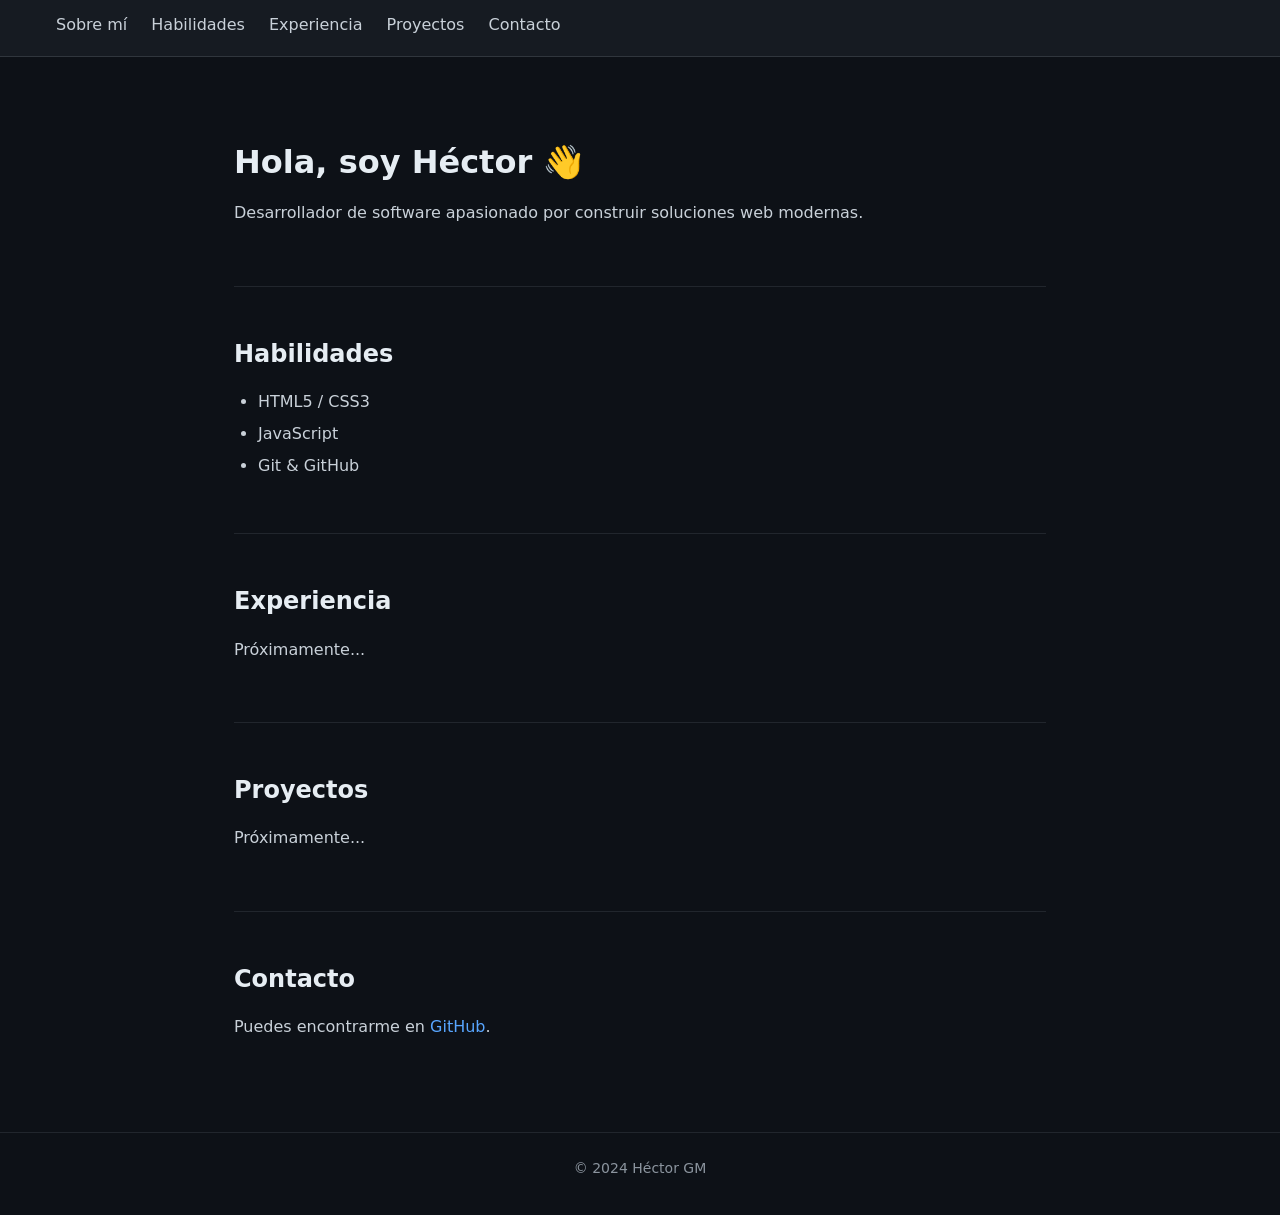
==== index.html @ a6b71967 "Remove &lt;script src=&quot;script.js&quot;&gt; tag from index.html per suggestion Agent-Logs-Url: h" ====
<!DOCTYPE html>
<html lang="es">
  <head>
    <meta charset="UTF-8" />
    <meta name="viewport" content="width=device-width, initial-scale=1.0" />
    <meta name="description" content="Portafolio / CV de Héctor GM" />
    <title>Héctor GM — Portafolio</title>
    <!-- Estilos principales -->
    <link rel="stylesheet" href="styles.css" />
  </head>
  <body>
    <!-- Barra de navegación -->
    <header>
      <nav>
        <ul>
          <li><a href="#about">Sobre mí</a></li>
          <li><a href="#skills">Habilidades</a></li>
          <li><a href="#experience">Experiencia</a></li>
          <li><a href="#projects">Proyectos</a></li>
          <li><a href="#contact">Contacto</a></li>
        </ul>
      </nav>
    </header>

    <main>
      <!-- Sección: Sobre mí -->
      <section id="about">
        <h1>Hola, soy Héctor 👋</h1>
        <p>Desarrollador de software apasionado por construir soluciones web modernas.</p>
      </section>

      <!-- Sección: Habilidades -->
      <section id="skills">
        <h2>Habilidades</h2>
        <ul>
          <li>HTML5 / CSS3</li>
          <li>JavaScript</li>
          <li>Git &amp; GitHub</li>
        </ul>
      </section>

      <!-- Sección: Experiencia -->
      <section id="experience">
        <h2>Experiencia</h2>
        <p>Próximamente...</p>
      </section>

      <!-- Sección: Proyectos -->
      <section id="projects">
        <h2>Proyectos</h2>
        <p>Próximamente...</p>
      </section>

      <!-- Sección: Contacto -->
      <section id="contact">
        <h2>Contacto</h2>
        <p>Puedes encontrarme en <a href="https://github.com/HECTORGMHM" target="_blank" rel="noopener noreferrer">GitHub</a>.</p>
      </section>
    </main>

    <footer>
      <p>&copy; 2024 Héctor GM</p>
    </footer>

  </body>
</html>
---- styles.css ----
/* ===========================
   Reset & base
   =========================== */
*, *::before, *::after {
  box-sizing: border-box;
  margin: 0;
  padding: 0;
}

html {
  scroll-behavior: smooth;
}

body {
  font-family: 'Segoe UI', system-ui, sans-serif;
  background-color: #0d1117;
  color: #c9d1d9;
  line-height: 1.6;
}

a {
  color: #58a6ff;
  text-decoration: none;
}

a:hover {
  text-decoration: underline;
}

/* ===========================
   Header / Nav
   =========================== */
header {
  position: sticky;
  top: 0;
  background-color: #161b22;
  border-bottom: 1px solid #30363d;
  z-index: 100;
  padding: 0.75rem 2rem;
}

nav ul {
  list-style: none;
  display: flex;
  gap: 1.5rem;
  flex-wrap: wrap;
}

nav ul li a {
  color: #c9d1d9;
  font-weight: 500;
  transition: color 0.2s;
}

nav ul li a:hover,
nav ul li a.active {
  color: #58a6ff;
  text-decoration: none;
}

/* ===========================
   Main content
   =========================== */
main {
  max-width: 860px;
  margin: 0 auto;
  padding: 2rem 1.5rem;
}

section {
  padding: 3rem 0;
  border-bottom: 1px solid #21262d;
}

section:last-child {
  border-bottom: none;
}

h1 {
  font-size: 2rem;
  color: #e6edf3;
  margin-bottom: 0.75rem;
}

h2 {
  font-size: 1.5rem;
  color: #e6edf3;
  margin-bottom: 1rem;
}

p {
  margin-bottom: 0.75rem;
}

ul {
  list-style: disc;
  padding-left: 1.5rem;
}

ul li {
  margin-bottom: 0.4rem;
}

/* ===========================
   Footer
   =========================== */
footer {
  text-align: center;
  padding: 1.5rem;
  color: #8b949e;
  font-size: 0.875rem;
  border-top: 1px solid #21262d;
}
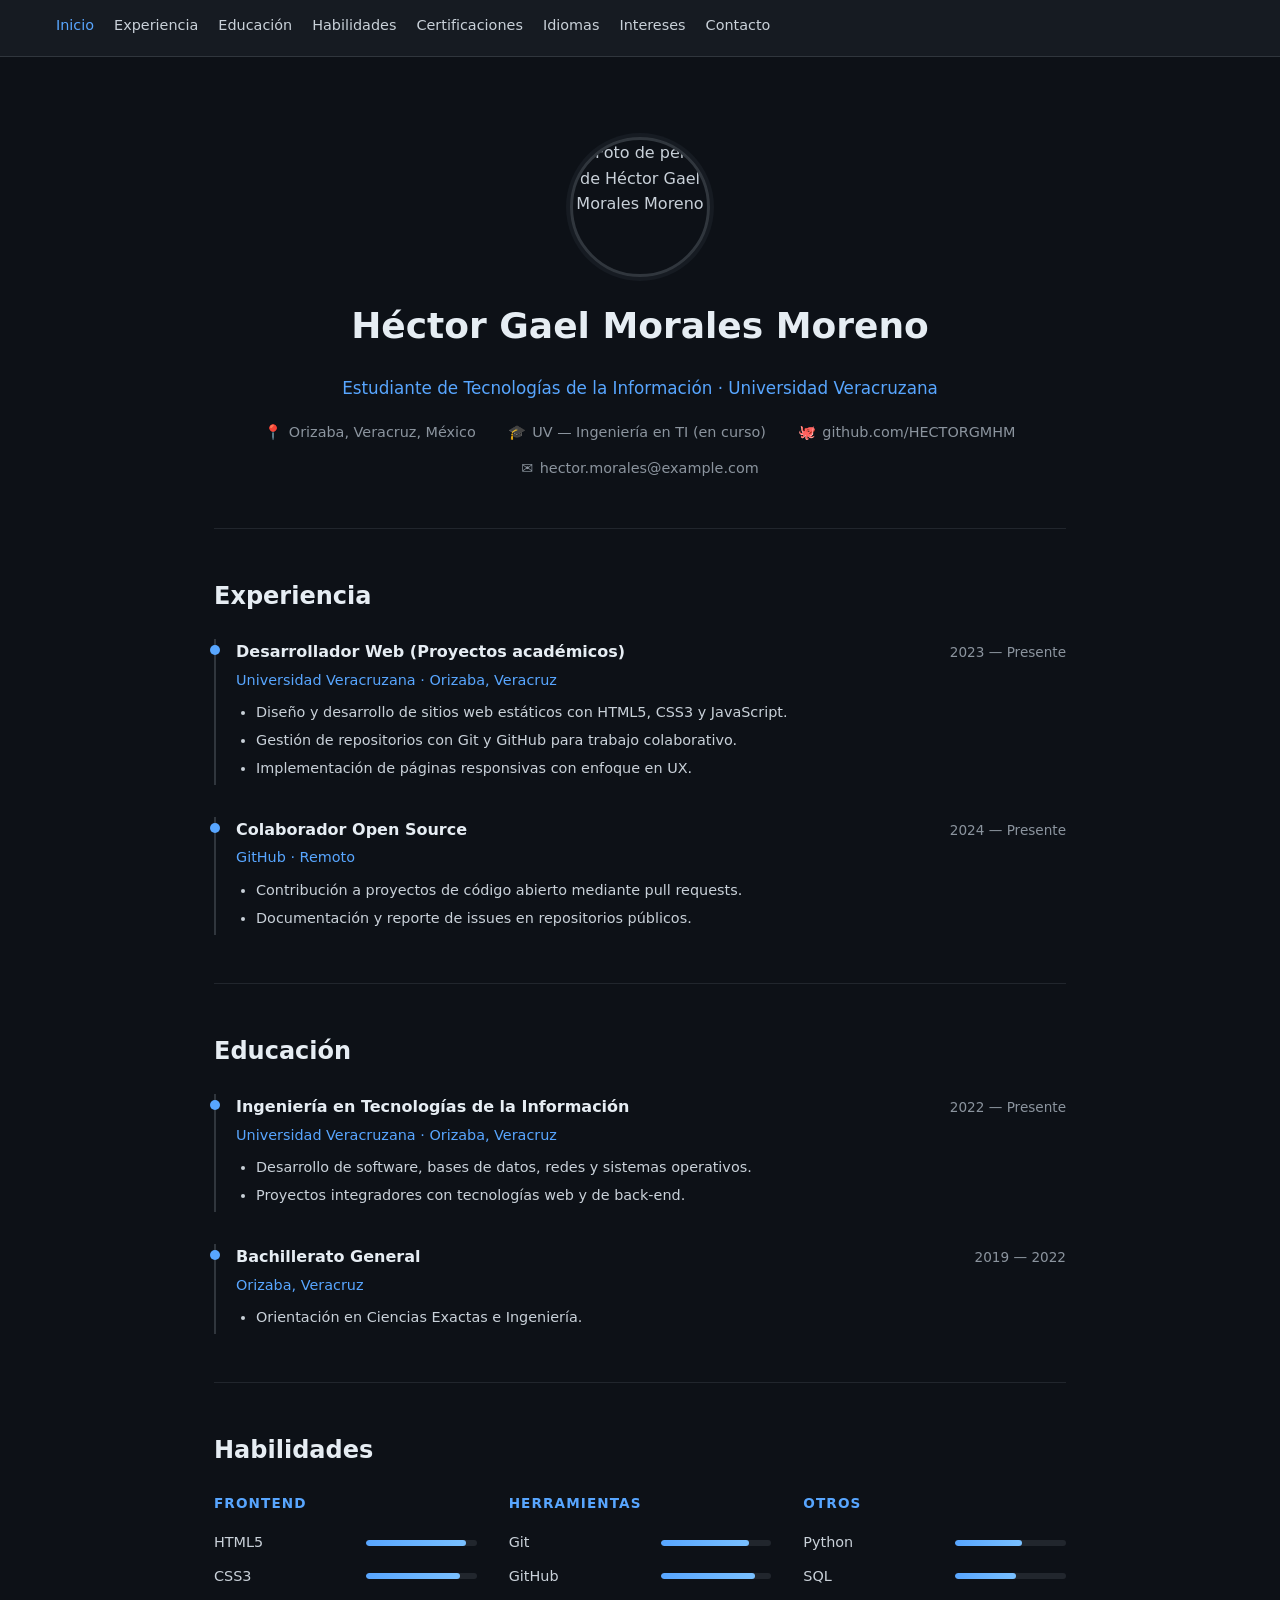
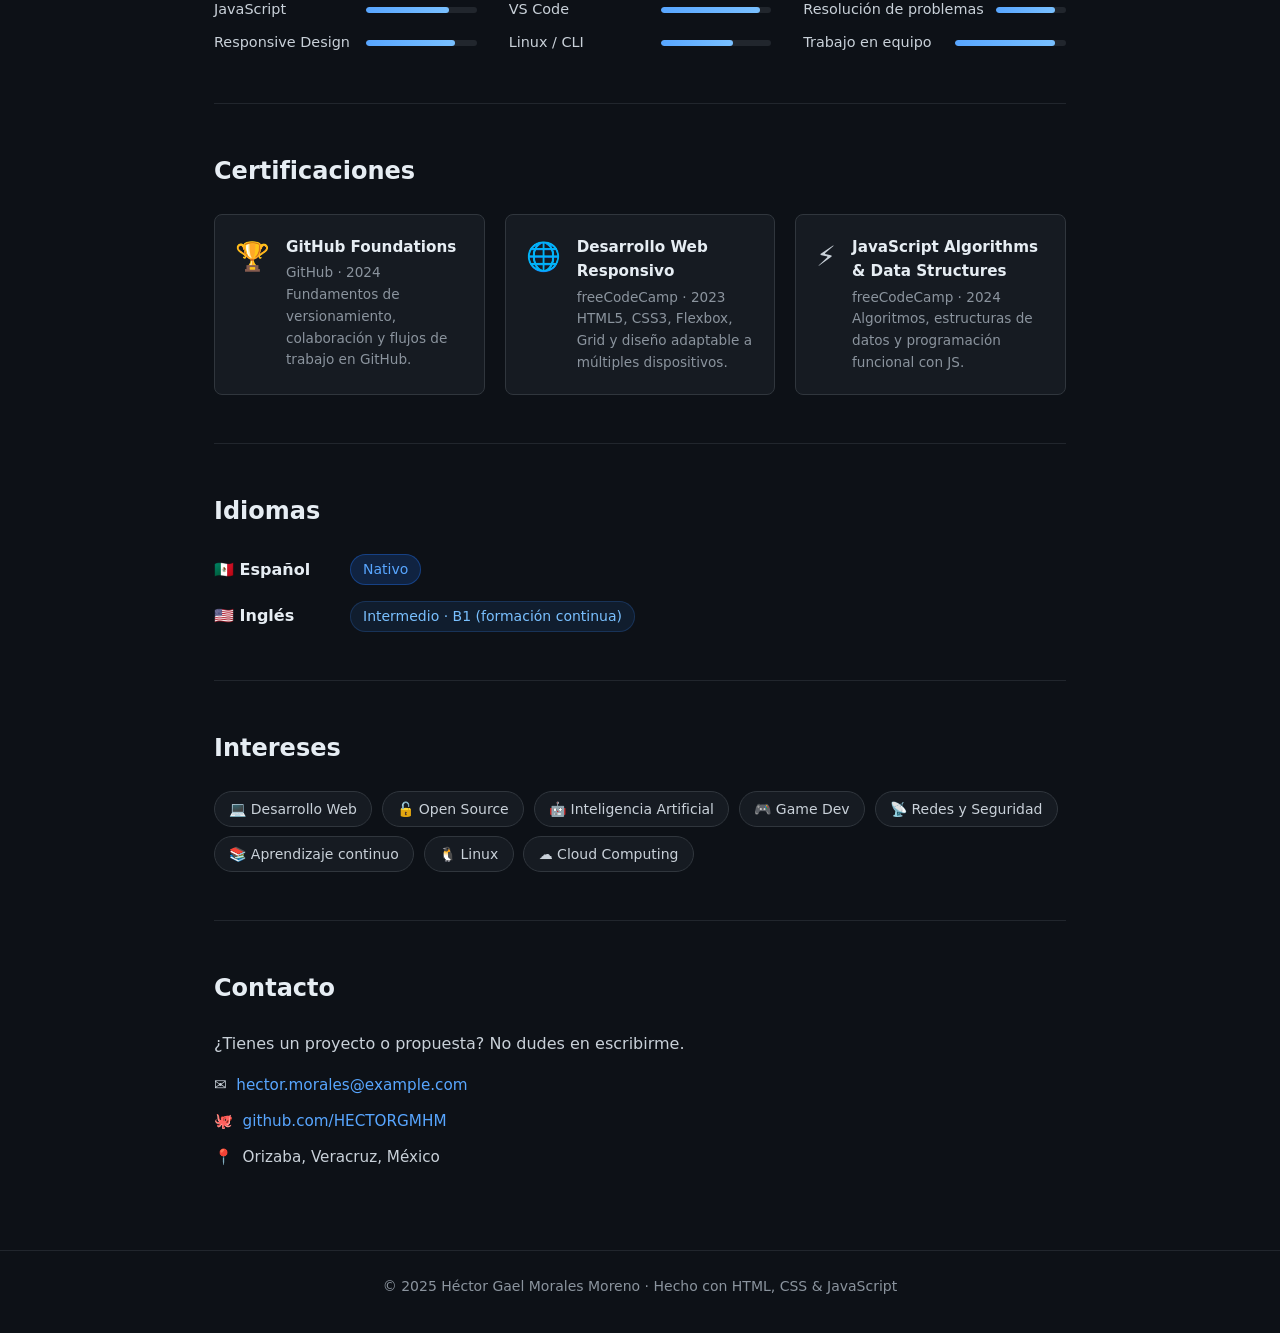
==== commit 99de38a5: "feat: complete CV with all sections, GitHub Pages workflow and README Agent-Logs-Url: https://github" ====
--- a/index.html
+++ b/index.html
@@ -3,64 +3,262 @@
   <head>
     <meta charset="UTF-8" />
     <meta name="viewport" content="width=device-width, initial-scale=1.0" />
-    <meta name="description" content="Portafolio / CV de Héctor GM" />
-    <title>Héctor GM — Portafolio</title>
-    <!-- Estilos principales -->
+    <meta name="description" content="CV profesional de Héctor Gael Morales Moreno — Estudiante de TI en la UV, Orizaba, Veracruz." />
+    <title>Héctor Gael Morales Moreno — CV</title>
     <link rel="stylesheet" href="styles.css" />
   </head>
   <body>
-    <!-- Barra de navegación -->
+    <!-- =====================
+         Barra de navegación
+         ===================== -->
     <header>
       <nav>
         <ul>
-          <li><a href="#about">Sobre mí</a></li>
+          <li><a href="#hero">Inicio</a></li>
+          <li><a href="#experiencia">Experiencia</a></li>
+          <li><a href="#educacion">Educación</a></li>
           <li><a href="#skills">Habilidades</a></li>
-          <li><a href="#experience">Experiencia</a></li>
-          <li><a href="#projects">Proyectos</a></li>
-          <li><a href="#contact">Contacto</a></li>
+          <li><a href="#certificaciones">Certificaciones</a></li>
+          <li><a href="#lenguajes">Idiomas</a></li>
+          <li><a href="#intereses">Intereses</a></li>
+          <li><a href="#contacto">Contacto</a></li>
         </ul>
       </nav>
     </header>
 
     <main>
-      <!-- Sección: Sobre mí -->
-      <section id="about">
-        <h1>Hola, soy Héctor 👋</h1>
-        <p>Desarrollador de software apasionado por construir soluciones web modernas.</p>
-      </section>
-
-      <!-- Sección: Habilidades -->
+      <!-- =====================
+           SECCIÓN: Hero / Header
+           ===================== -->
+      <section id="hero" class="hero-section">
+        <div class="hero">
+          <img
+            class="hero__photo"
+            src="https://i.imgur.com/G3P2F4M.png"
+            alt="Foto de perfil de Héctor Gael Morales Moreno"
+          />
+          <h1 class="hero__name">Héctor Gael Morales Moreno</h1>
+          <p class="hero__title">Estudiante de Tecnologías de la Información · Universidad Veracruzana</p>
+          <ul class="hero__info">
+            <li><em class="icon">📍</em> Orizaba, Veracruz, México</li>
+            <li><em class="icon">🎓</em> UV — Ingeniería en TI (en curso)</li>
+            <li>
+              <em class="icon">🐙</em>
+              <a href="https://github.com/HECTORGMHM" target="_blank" rel="noopener noreferrer">github.com/HECTORGMHM</a>
+            </li>
+            <li>
+              <em class="icon">✉️</em>
+              <a href="mailto:hector.morales@example.com">hector.morales@example.com</a>
+            </li>
+          </ul>
+        </div>
+      </section>
+
+      <!-- =====================
+           SECCIÓN: Experiencia
+           ===================== -->
+      <section id="experiencia">
+        <h2>Experiencia</h2>
+
+        <div class="timeline">
+          <div class="timeline__item">
+            <div class="timeline__header">
+              <span class="timeline__role">Desarrollador Web (Proyectos académicos)</span>
+              <span class="timeline__period">2023 — Presente</span>
+            </div>
+            <div class="timeline__org">Universidad Veracruzana · Orizaba, Veracruz</div>
+            <ul class="timeline__details">
+              <li>Diseño y desarrollo de sitios web estáticos con HTML5, CSS3 y JavaScript.</li>
+              <li>Gestión de repositorios con Git y GitHub para trabajo colaborativo.</li>
+              <li>Implementación de páginas responsivas con enfoque en UX.</li>
+            </ul>
+          </div>
+
+          <div class="timeline__item">
+            <div class="timeline__header">
+              <span class="timeline__role">Colaborador Open Source</span>
+              <span class="timeline__period">2024 — Presente</span>
+            </div>
+            <div class="timeline__org">GitHub · Remoto</div>
+            <ul class="timeline__details">
+              <li>Contribución a proyectos de código abierto mediante pull requests.</li>
+              <li>Documentación y reporte de issues en repositorios públicos.</li>
+            </ul>
+          </div>
+        </div>
+      </section>
+
+      <!-- =====================
+           SECCIÓN: Educación
+           ===================== -->
+      <section id="educacion">
+        <h2>Educación</h2>
+
+        <div class="timeline">
+          <div class="timeline__item">
+            <div class="timeline__header">
+              <span class="timeline__role">Ingeniería en Tecnologías de la Información</span>
+              <span class="timeline__period">2022 — Presente</span>
+            </div>
+            <div class="timeline__org">Universidad Veracruzana · Orizaba, Veracruz</div>
+            <ul class="timeline__details">
+              <li>Desarrollo de software, bases de datos, redes y sistemas operativos.</li>
+              <li>Proyectos integradores con tecnologías web y de back-end.</li>
+            </ul>
+          </div>
+
+          <div class="timeline__item">
+            <div class="timeline__header">
+              <span class="timeline__role">Bachillerato General</span>
+              <span class="timeline__period">2019 — 2022</span>
+            </div>
+            <div class="timeline__org">Orizaba, Veracruz</div>
+            <ul class="timeline__details">
+              <li>Orientación en Ciencias Exactas e Ingeniería.</li>
+            </ul>
+          </div>
+        </div>
+      </section>
+
+      <!-- =====================
+           SECCIÓN: Habilidades
+           ===================== -->
       <section id="skills">
         <h2>Habilidades</h2>
-        <ul>
-          <li>HTML5 / CSS3</li>
-          <li>JavaScript</li>
-          <li>Git &amp; GitHub</li>
+
+        <div class="skills-grid">
+          <div class="skills-group">
+            <h3>Frontend</h3>
+            <ul class="skills-list">
+              <li><span class="skill-name">HTML5</span><span class="skill-bar"><span style="width:90%"></span></span></li>
+              <li><span class="skill-name">CSS3</span><span class="skill-bar"><span style="width:85%"></span></span></li>
+              <li><span class="skill-name">JavaScript</span><span class="skill-bar"><span style="width:75%"></span></span></li>
+              <li><span class="skill-name">Responsive Design</span><span class="skill-bar"><span style="width:80%"></span></span></li>
+            </ul>
+          </div>
+
+          <div class="skills-group">
+            <h3>Herramientas</h3>
+            <ul class="skills-list">
+              <li><span class="skill-name">Git</span><span class="skill-bar"><span style="width:80%"></span></span></li>
+              <li><span class="skill-name">GitHub</span><span class="skill-bar"><span style="width:85%"></span></span></li>
+              <li><span class="skill-name">VS Code</span><span class="skill-bar"><span style="width:90%"></span></span></li>
+              <li><span class="skill-name">Linux / CLI</span><span class="skill-bar"><span style="width:65%"></span></span></li>
+            </ul>
+          </div>
+
+          <div class="skills-group">
+            <h3>Otros</h3>
+            <ul class="skills-list">
+              <li><span class="skill-name">Python</span><span class="skill-bar"><span style="width:60%"></span></span></li>
+              <li><span class="skill-name">SQL</span><span class="skill-bar"><span style="width:55%"></span></span></li>
+              <li><span class="skill-name">Resolución de problemas</span><span class="skill-bar"><span style="width:85%"></span></span></li>
+              <li><span class="skill-name">Trabajo en equipo</span><span class="skill-bar"><span style="width:90%"></span></span></li>
+            </ul>
+          </div>
+        </div>
+      </section>
+
+      <!-- =====================
+           SECCIÓN: Certificaciones
+           ===================== -->
+      <section id="certificaciones">
+        <h2>Certificaciones</h2>
+
+        <div class="cards-grid">
+          <div class="card">
+            <div class="card__icon">🏆</div>
+            <div class="card__body">
+              <h3>GitHub Foundations</h3>
+              <p class="card__meta">GitHub · 2024</p>
+              <p>Fundamentos de versionamiento, colaboración y flujos de trabajo en GitHub.</p>
+            </div>
+          </div>
+
+          <div class="card">
+            <div class="card__icon">🌐</div>
+            <div class="card__body">
+              <h3>Desarrollo Web Responsivo</h3>
+              <p class="card__meta">freeCodeCamp · 2023</p>
+              <p>HTML5, CSS3, Flexbox, Grid y diseño adaptable a múltiples dispositivos.</p>
+            </div>
+          </div>
+
+          <div class="card">
+            <div class="card__icon">⚡</div>
+            <div class="card__body">
+              <h3>JavaScript Algorithms &amp; Data Structures</h3>
+              <p class="card__meta">freeCodeCamp · 2024</p>
+              <p>Algoritmos, estructuras de datos y programación funcional con JS.</p>
+            </div>
+          </div>
+        </div>
+      </section>
+
+      <!-- =====================
+           SECCIÓN: Idiomas
+           ===================== -->
+      <section id="lenguajes">
+        <h2>Idiomas</h2>
+
+        <ul class="lang-list">
+          <li class="lang-item">
+            <span class="lang-name">🇲🇽 Español</span>
+            <span class="lang-level lang-level--native">Nativo</span>
+          </li>
+          <li class="lang-item">
+            <span class="lang-name">🇺🇸 Inglés</span>
+            <span class="lang-level lang-level--intermediate">Intermedio · B1 (formación continua)</span>
+          </li>
         </ul>
       </section>
 
-      <!-- Sección: Experiencia -->
-      <section id="experience">
-        <h2>Experiencia</h2>
-        <p>Próximamente...</p>
-      </section>
-
-      <!-- Sección: Proyectos -->
-      <section id="projects">
-        <h2>Proyectos</h2>
-        <p>Próximamente...</p>
-      </section>
-
-      <!-- Sección: Contacto -->
-      <section id="contact">
+      <!-- =====================
+           SECCIÓN: Intereses
+           ===================== -->
+      <section id="intereses">
+        <h2>Intereses</h2>
+
+        <div class="tags">
+          <span class="tag">💻 Desarrollo Web</span>
+          <span class="tag">🔓 Open Source</span>
+          <span class="tag">🤖 Inteligencia Artificial</span>
+          <span class="tag">🎮 Game Dev</span>
+          <span class="tag">📡 Redes y Seguridad</span>
+          <span class="tag">📚 Aprendizaje continuo</span>
+          <span class="tag">🐧 Linux</span>
+          <span class="tag">☁️ Cloud Computing</span>
+        </div>
+      </section>
+
+      <!-- =====================
+           SECCIÓN: Contacto
+           ===================== -->
+      <section id="contacto">
         <h2>Contacto</h2>
-        <p>Puedes encontrarme en <a href="https://github.com/HECTORGMHM" target="_blank" rel="noopener noreferrer">GitHub</a>.</p>
+        <p>¿Tienes un proyecto o propuesta? No dudes en escribirme.</p>
+
+        <ul class="contact-list">
+          <li>
+            <em class="icon">✉️</em>
+            <a href="mailto:hector.morales@example.com">hector.morales@example.com</a>
+          </li>
+          <li>
+            <em class="icon">🐙</em>
+            <a href="https://github.com/HECTORGMHM" target="_blank" rel="noopener noreferrer">github.com/HECTORGMHM</a>
+          </li>
+          <li>
+            <em class="icon">📍</em>
+            Orizaba, Veracruz, México
+          </li>
+        </ul>
       </section>
     </main>
 
     <footer>
-      <p>&copy; 2024 Héctor GM</p>
+      <p>&copy; 2025 Héctor Gael Morales Moreno · Hecho con HTML, CSS &amp; JavaScript</p>
     </footer>
 
+    <script src="script.js"></script>
   </body>
 </html>
--- a/styles.css
+++ b/styles.css
@@ -42,13 +42,14 @@
 nav ul {
   list-style: none;
   display: flex;
-  gap: 1.5rem;
+  gap: 1.25rem;
   flex-wrap: wrap;
 }
 
 nav ul li a {
   color: #c9d1d9;
   font-weight: 500;
+  font-size: 0.9rem;
   transition: color 0.2s;
 }
 
@@ -62,7 +63,7 @@
    Main content
    =========================== */
 main {
-  max-width: 860px;
+  max-width: 900px;
   margin: 0 auto;
   padding: 2rem 1.5rem;
 }
@@ -85,7 +86,13 @@
 h2 {
   font-size: 1.5rem;
   color: #e6edf3;
-  margin-bottom: 1rem;
+  margin-bottom: 1.5rem;
+}
+
+h3 {
+  font-size: 1.1rem;
+  color: #e6edf3;
+  margin-bottom: 0.75rem;
 }
 
 p {
@@ -99,6 +106,327 @@
 
 ul li {
   margin-bottom: 0.4rem;
+}
+
+.icon {
+  font-style: normal;
+}
+
+/* ===========================
+   Hero section
+   =========================== */
+.hero-section {
+  border-bottom: 1px solid #21262d;
+}
+
+.hero {
+  display: flex;
+  flex-direction: column;
+  align-items: center;
+  gap: 1.25rem;
+  text-align: center;
+}
+
+.hero__photo {
+  width: 140px;
+  height: 140px;
+  border-radius: 50%;
+  object-fit: cover;
+  border: 3px solid #30363d;
+  box-shadow: 0 0 0 4px #161b22;
+}
+
+.hero__name {
+  font-size: 2.25rem;
+  font-weight: 700;
+  color: #e6edf3;
+  margin: 0;
+}
+
+.hero__title {
+  font-size: 1.05rem;
+  color: #58a6ff;
+  font-weight: 500;
+  margin: 0;
+}
+
+.hero__info {
+  display: flex;
+  flex-wrap: wrap;
+  justify-content: center;
+  gap: 0.75rem 2rem;
+  list-style: none;
+  padding: 0;
+  margin: 0;
+  color: #8b949e;
+  font-size: 0.9rem;
+}
+
+.hero__info li {
+  display: flex;
+  align-items: center;
+  gap: 0.4rem;
+  margin: 0;
+}
+
+.hero__info a {
+  color: #8b949e;
+  transition: color 0.2s;
+}
+
+.hero__info a:hover {
+  color: #58a6ff;
+  text-decoration: none;
+}
+
+/* ===========================
+   Timeline (Experiencia / Educación)
+   =========================== */
+.timeline {
+  display: flex;
+  flex-direction: column;
+  gap: 2rem;
+}
+
+.timeline__item {
+  border-left: 2px solid #30363d;
+  padding-left: 1.25rem;
+  position: relative;
+}
+
+.timeline__item::before {
+  content: '';
+  position: absolute;
+  left: -6px;
+  top: 6px;
+  width: 10px;
+  height: 10px;
+  border-radius: 50%;
+  background-color: #58a6ff;
+}
+
+.timeline__header {
+  display: flex;
+  flex-wrap: wrap;
+  justify-content: space-between;
+  align-items: baseline;
+  gap: 0.25rem 1rem;
+  margin-bottom: 0.25rem;
+}
+
+.timeline__role {
+  font-weight: 600;
+  color: #e6edf3;
+  font-size: 1rem;
+}
+
+.timeline__period {
+  font-size: 0.85rem;
+  color: #8b949e;
+  white-space: nowrap;
+}
+
+.timeline__org {
+  font-size: 0.9rem;
+  color: #58a6ff;
+  margin-bottom: 0.6rem;
+}
+
+.timeline__details {
+  list-style: disc;
+  padding-left: 1.25rem;
+  color: #c9d1d9;
+  font-size: 0.9rem;
+}
+
+.timeline__details li {
+  margin-bottom: 0.3rem;
+}
+
+/* ===========================
+   Skills
+   =========================== */
+.skills-grid {
+  display: grid;
+  grid-template-columns: repeat(auto-fit, minmax(240px, 1fr));
+  gap: 2rem;
+}
+
+.skills-group h3 {
+  color: #58a6ff;
+  font-size: 0.85rem;
+  text-transform: uppercase;
+  letter-spacing: 0.08em;
+  margin-bottom: 1rem;
+}
+
+.skills-list {
+  list-style: none;
+  padding: 0;
+  display: flex;
+  flex-direction: column;
+  gap: 0.65rem;
+}
+
+.skills-list li {
+  display: flex;
+  align-items: center;
+  gap: 0.75rem;
+  margin: 0;
+}
+
+.skill-name {
+  min-width: 140px;
+  font-size: 0.9rem;
+  color: #c9d1d9;
+}
+
+.skill-bar {
+  flex: 1;
+  height: 6px;
+  background-color: #21262d;
+  border-radius: 3px;
+  overflow: hidden;
+}
+
+.skill-bar span {
+  display: block;
+  height: 100%;
+  background: linear-gradient(90deg, #58a6ff, #79c0ff);
+  border-radius: 3px;
+}
+
+/* ===========================
+   Cards (Certificaciones)
+   =========================== */
+.cards-grid {
+  display: grid;
+  grid-template-columns: repeat(auto-fit, minmax(240px, 1fr));
+  gap: 1.25rem;
+}
+
+.card {
+  background-color: #161b22;
+  border: 1px solid #30363d;
+  border-radius: 8px;
+  padding: 1.25rem;
+  display: flex;
+  gap: 1rem;
+  transition: border-color 0.2s;
+}
+
+.card:hover {
+  border-color: #58a6ff;
+}
+
+.card__icon {
+  font-size: 1.75rem;
+  flex-shrink: 0;
+}
+
+.card__body h3 {
+  font-size: 0.95rem;
+  color: #e6edf3;
+  margin-bottom: 0.2rem;
+}
+
+.card__meta {
+  font-size: 0.8rem;
+  color: #58a6ff;
+  margin-bottom: 0.5rem;
+}
+
+.card__body p {
+  font-size: 0.85rem;
+  color: #8b949e;
+  margin: 0;
+}
+
+/* ===========================
+   Idiomas
+   =========================== */
+.lang-list {
+  list-style: none;
+  padding: 0;
+  display: flex;
+  flex-direction: column;
+  gap: 1rem;
+}
+
+.lang-item {
+  display: flex;
+  align-items: center;
+  gap: 1rem;
+  margin: 0;
+}
+
+.lang-name {
+  min-width: 120px;
+  font-weight: 600;
+  color: #e6edf3;
+}
+
+.lang-level {
+  font-size: 0.875rem;
+  padding: 0.2rem 0.75rem;
+  border-radius: 20px;
+  font-weight: 500;
+}
+
+.lang-level--native {
+  background-color: #1f6feb33;
+  color: #58a6ff;
+  border: 1px solid #1f6feb66;
+}
+
+.lang-level--intermediate {
+  background-color: #388bfd1a;
+  color: #79c0ff;
+  border: 1px solid #388bfd33;
+}
+
+/* ===========================
+   Intereses (tags)
+   =========================== */
+.tags {
+  display: flex;
+  flex-wrap: wrap;
+  gap: 0.6rem;
+}
+
+.tag {
+  background-color: #161b22;
+  border: 1px solid #30363d;
+  border-radius: 20px;
+  padding: 0.35rem 0.9rem;
+  font-size: 0.875rem;
+  color: #c9d1d9;
+  transition: border-color 0.2s, color 0.2s;
+}
+
+.tag:hover {
+  border-color: #58a6ff;
+  color: #58a6ff;
+}
+
+/* ===========================
+   Contacto
+   =========================== */
+.contact-list {
+  list-style: none;
+  padding: 0;
+  display: flex;
+  flex-direction: column;
+  gap: 0.75rem;
+  margin-top: 1rem;
+}
+
+.contact-list li {
+  display: flex;
+  align-items: center;
+  gap: 0.6rem;
+  font-size: 0.95rem;
+  margin: 0;
 }
 
 /* ===========================
@@ -111,3 +439,38 @@
   font-size: 0.875rem;
   border-top: 1px solid #21262d;
 }
+
+/* ===========================
+   Responsive
+   =========================== */
+@media (max-width: 600px) {
+  header {
+    padding: 0.75rem 1rem;
+  }
+
+  nav ul {
+    gap: 0.75rem;
+  }
+
+  .hero__name {
+    font-size: 1.75rem;
+  }
+
+  .timeline__header {
+    flex-direction: column;
+  }
+
+  .skills-grid {
+    grid-template-columns: 1fr;
+  }
+
+  .skill-name {
+    min-width: 110px;
+  }
+
+  .lang-item {
+    flex-direction: column;
+    align-items: flex-start;
+    gap: 0.4rem;
+  }
+}
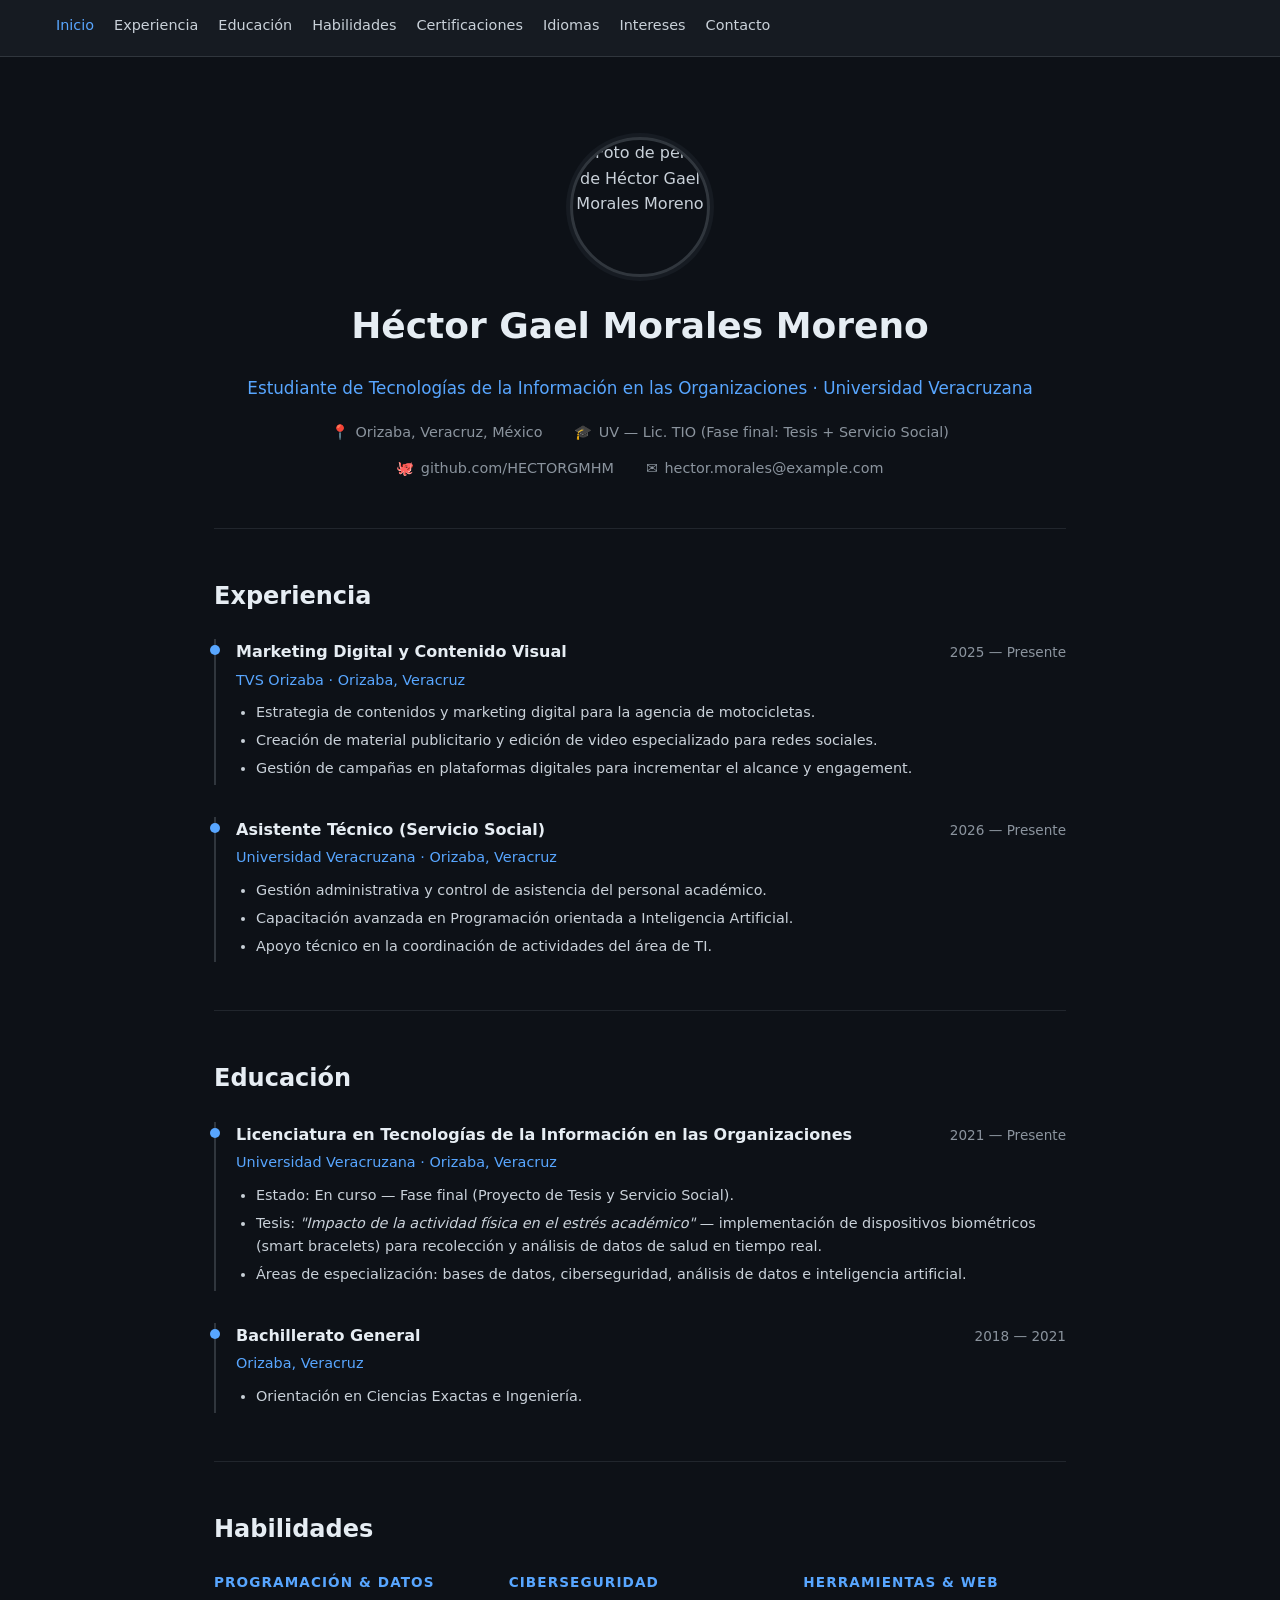
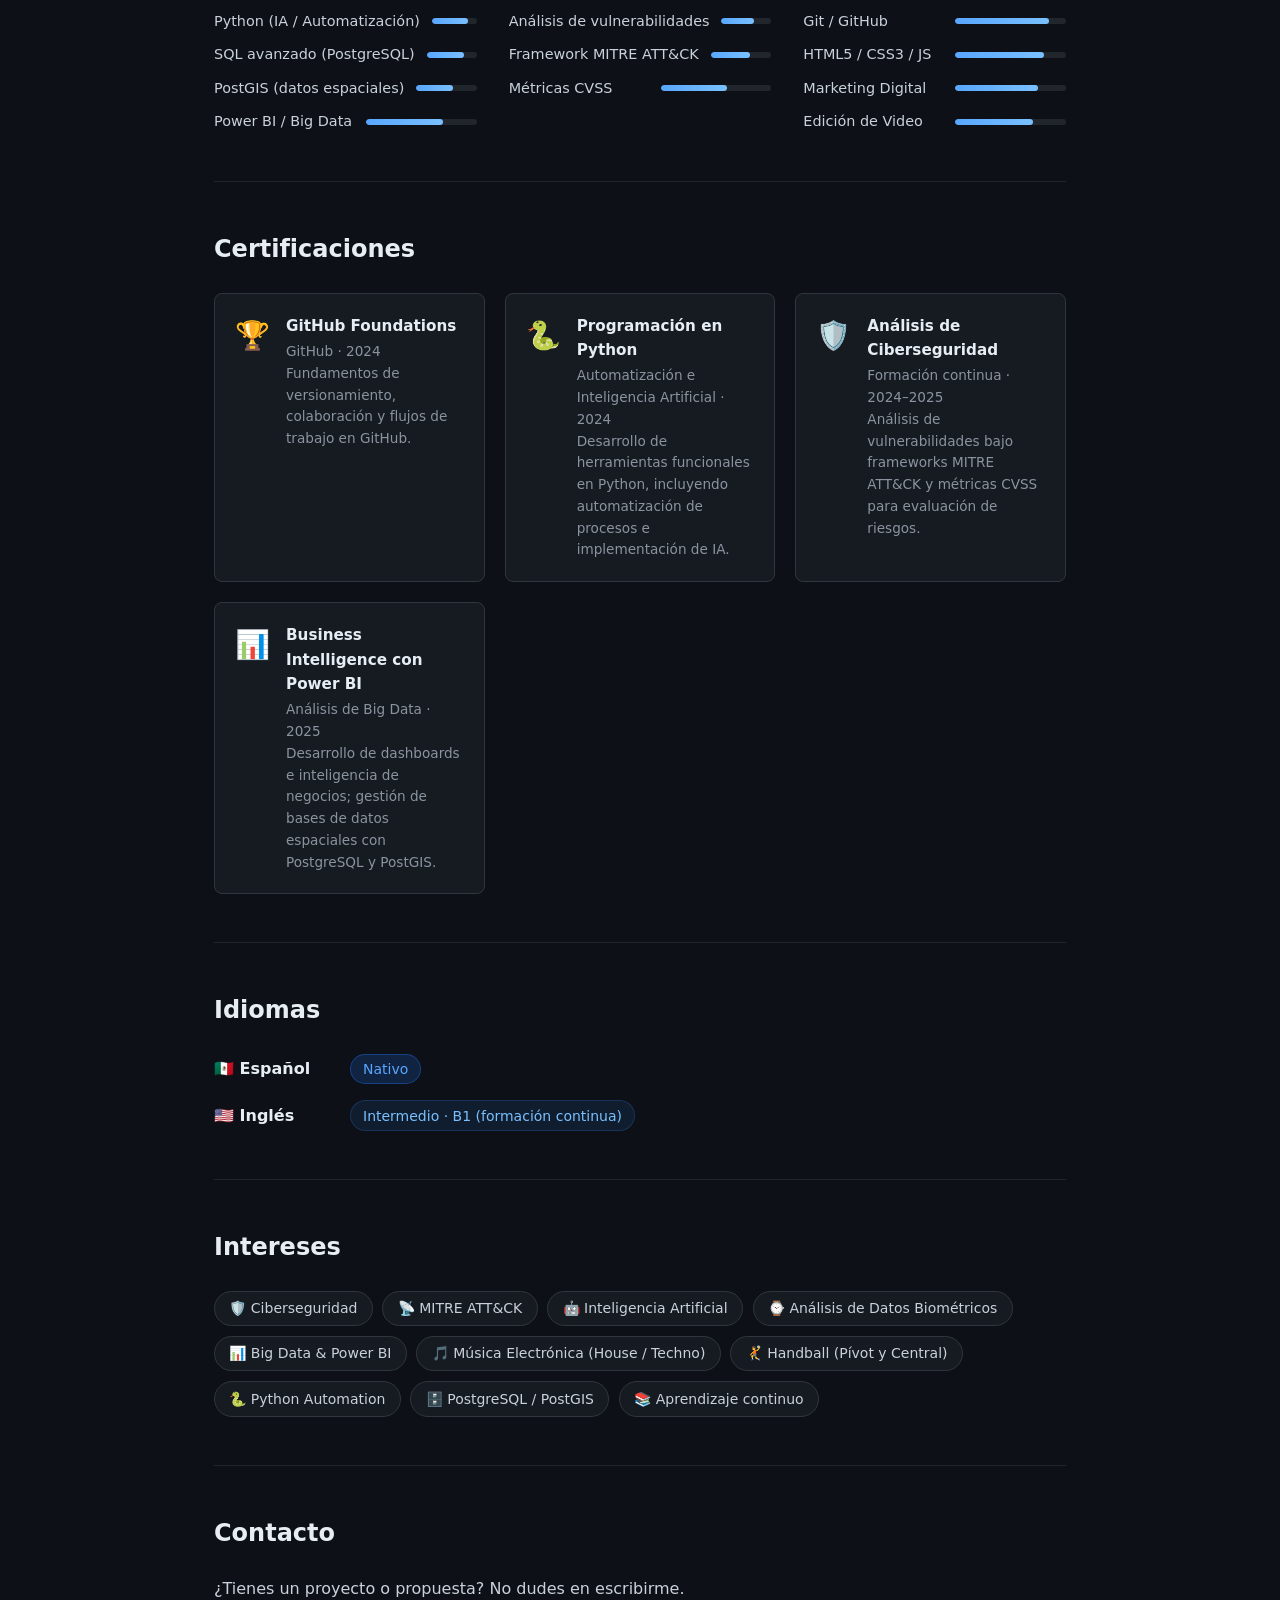
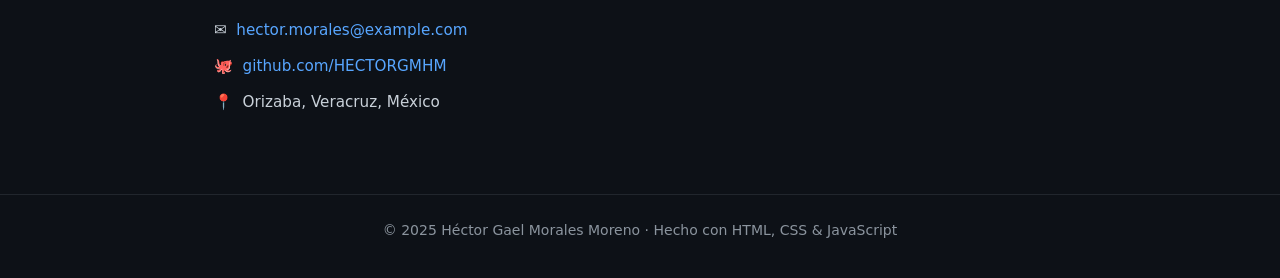
==== commit b7077d7f: "Update CV sections with Héctor's real data + add dependabot.yml Agent-Logs-Url: https://github.com/H" ====
--- a/index.html
+++ b/index.html
@@ -38,10 +38,10 @@
             alt="Foto de perfil de Héctor Gael Morales Moreno"
           />
           <h1 class="hero__name">Héctor Gael Morales Moreno</h1>
-          <p class="hero__title">Estudiante de Tecnologías de la Información · Universidad Veracruzana</p>
+          <p class="hero__title">Estudiante de Tecnologías de la Información en las Organizaciones · Universidad Veracruzana</p>
           <ul class="hero__info">
             <li><em class="icon">📍</em> Orizaba, Veracruz, México</li>
-            <li><em class="icon">🎓</em> UV — Ingeniería en TI (en curso)</li>
+            <li><em class="icon">🎓</em> UV — Lic. TIO (Fase final: Tesis + Servicio Social)</li>
             <li>
               <em class="icon">🐙</em>
               <a href="https://github.com/HECTORGMHM" target="_blank" rel="noopener noreferrer">github.com/HECTORGMHM</a>
@@ -63,26 +63,27 @@
         <div class="timeline">
           <div class="timeline__item">
             <div class="timeline__header">
-              <span class="timeline__role">Desarrollador Web (Proyectos académicos)</span>
-              <span class="timeline__period">2023 — Presente</span>
+              <span class="timeline__role">Marketing Digital y Contenido Visual</span>
+              <span class="timeline__period">2025 — Presente</span>
+            </div>
+            <div class="timeline__org">TVS Orizaba · Orizaba, Veracruz</div>
+            <ul class="timeline__details">
+              <li>Estrategia de contenidos y marketing digital para la agencia de motocicletas.</li>
+              <li>Creación de material publicitario y edición de video especializado para redes sociales.</li>
+              <li>Gestión de campañas en plataformas digitales para incrementar el alcance y engagement.</li>
+            </ul>
+          </div>
+
+          <div class="timeline__item">
+            <div class="timeline__header">
+              <span class="timeline__role">Asistente Técnico (Servicio Social)</span>
+              <span class="timeline__period">2026 — Presente</span>
             </div>
             <div class="timeline__org">Universidad Veracruzana · Orizaba, Veracruz</div>
             <ul class="timeline__details">
-              <li>Diseño y desarrollo de sitios web estáticos con HTML5, CSS3 y JavaScript.</li>
-              <li>Gestión de repositorios con Git y GitHub para trabajo colaborativo.</li>
-              <li>Implementación de páginas responsivas con enfoque en UX.</li>
-            </ul>
-          </div>
-
-          <div class="timeline__item">
-            <div class="timeline__header">
-              <span class="timeline__role">Colaborador Open Source</span>
-              <span class="timeline__period">2024 — Presente</span>
-            </div>
-            <div class="timeline__org">GitHub · Remoto</div>
-            <ul class="timeline__details">
-              <li>Contribución a proyectos de código abierto mediante pull requests.</li>
-              <li>Documentación y reporte de issues en repositorios públicos.</li>
+              <li>Gestión administrativa y control de asistencia del personal académico.</li>
+              <li>Capacitación avanzada en Programación orientada a Inteligencia Artificial.</li>
+              <li>Apoyo técnico en la coordinación de actividades del área de TI.</li>
             </ul>
           </div>
         </div>
@@ -97,20 +98,21 @@
         <div class="timeline">
           <div class="timeline__item">
             <div class="timeline__header">
-              <span class="timeline__role">Ingeniería en Tecnologías de la Información</span>
-              <span class="timeline__period">2022 — Presente</span>
+              <span class="timeline__role">Licenciatura en Tecnologías de la Información en las Organizaciones</span>
+              <span class="timeline__period">2021 — Presente</span>
             </div>
             <div class="timeline__org">Universidad Veracruzana · Orizaba, Veracruz</div>
             <ul class="timeline__details">
-              <li>Desarrollo de software, bases de datos, redes y sistemas operativos.</li>
-              <li>Proyectos integradores con tecnologías web y de back-end.</li>
+              <li>Estado: En curso — Fase final (Proyecto de Tesis y Servicio Social).</li>
+              <li>Tesis: <em>"Impacto de la actividad física en el estrés académico"</em> — implementación de dispositivos biométricos (smart bracelets) para recolección y análisis de datos de salud en tiempo real.</li>
+              <li>Áreas de especialización: bases de datos, ciberseguridad, análisis de datos e inteligencia artificial.</li>
             </ul>
           </div>
 
           <div class="timeline__item">
             <div class="timeline__header">
               <span class="timeline__role">Bachillerato General</span>
-              <span class="timeline__period">2019 — 2022</span>
+              <span class="timeline__period">2018 — 2021</span>
             </div>
             <div class="timeline__org">Orizaba, Veracruz</div>
             <ul class="timeline__details">
@@ -128,32 +130,31 @@
 
         <div class="skills-grid">
           <div class="skills-group">
-            <h3>Frontend</h3>
+            <h3>Programación &amp; Datos</h3>
             <ul class="skills-list">
-              <li><span class="skill-name">HTML5</span><span class="skill-bar"><span style="width:90%"></span></span></li>
-              <li><span class="skill-name">CSS3</span><span class="skill-bar"><span style="width:85%"></span></span></li>
-              <li><span class="skill-name">JavaScript</span><span class="skill-bar"><span style="width:75%"></span></span></li>
-              <li><span class="skill-name">Responsive Design</span><span class="skill-bar"><span style="width:80%"></span></span></li>
+              <li><span class="skill-name">Python (IA / Automatización)</span><span class="skill-bar"><span style="width:80%"></span></span></li>
+              <li><span class="skill-name">SQL avanzado (PostgreSQL)</span><span class="skill-bar"><span style="width:75%"></span></span></li>
+              <li><span class="skill-name">PostGIS (datos espaciales)</span><span class="skill-bar"><span style="width:60%"></span></span></li>
+              <li><span class="skill-name">Power BI / Big Data</span><span class="skill-bar"><span style="width:70%"></span></span></li>
             </ul>
           </div>
 
           <div class="skills-group">
-            <h3>Herramientas</h3>
+            <h3>Ciberseguridad</h3>
             <ul class="skills-list">
-              <li><span class="skill-name">Git</span><span class="skill-bar"><span style="width:80%"></span></span></li>
-              <li><span class="skill-name">GitHub</span><span class="skill-bar"><span style="width:85%"></span></span></li>
-              <li><span class="skill-name">VS Code</span><span class="skill-bar"><span style="width:90%"></span></span></li>
-              <li><span class="skill-name">Linux / CLI</span><span class="skill-bar"><span style="width:65%"></span></span></li>
+              <li><span class="skill-name">Análisis de vulnerabilidades</span><span class="skill-bar"><span style="width:65%"></span></span></li>
+              <li><span class="skill-name">Framework MITRE ATT&amp;CK</span><span class="skill-bar"><span style="width:65%"></span></span></li>
+              <li><span class="skill-name">Métricas CVSS</span><span class="skill-bar"><span style="width:60%"></span></span></li>
             </ul>
           </div>
 
           <div class="skills-group">
-            <h3>Otros</h3>
+            <h3>Herramientas &amp; Web</h3>
             <ul class="skills-list">
-              <li><span class="skill-name">Python</span><span class="skill-bar"><span style="width:60%"></span></span></li>
-              <li><span class="skill-name">SQL</span><span class="skill-bar"><span style="width:55%"></span></span></li>
-              <li><span class="skill-name">Resolución de problemas</span><span class="skill-bar"><span style="width:85%"></span></span></li>
-              <li><span class="skill-name">Trabajo en equipo</span><span class="skill-bar"><span style="width:90%"></span></span></li>
+              <li><span class="skill-name">Git / GitHub</span><span class="skill-bar"><span style="width:85%"></span></span></li>
+              <li><span class="skill-name">HTML5 / CSS3 / JS</span><span class="skill-bar"><span style="width:80%"></span></span></li>
+              <li><span class="skill-name">Marketing Digital</span><span class="skill-bar"><span style="width:75%"></span></span></li>
+              <li><span class="skill-name">Edición de Video</span><span class="skill-bar"><span style="width:70%"></span></span></li>
             </ul>
           </div>
         </div>
@@ -176,20 +177,29 @@
           </div>
 
           <div class="card">
-            <div class="card__icon">🌐</div>
-            <div class="card__body">
-              <h3>Desarrollo Web Responsivo</h3>
-              <p class="card__meta">freeCodeCamp · 2023</p>
-              <p>HTML5, CSS3, Flexbox, Grid y diseño adaptable a múltiples dispositivos.</p>
-            </div>
-          </div>
-
-          <div class="card">
-            <div class="card__icon">⚡</div>
-            <div class="card__body">
-              <h3>JavaScript Algorithms &amp; Data Structures</h3>
-              <p class="card__meta">freeCodeCamp · 2024</p>
-              <p>Algoritmos, estructuras de datos y programación funcional con JS.</p>
+            <div class="card__icon">🐍</div>
+            <div class="card__body">
+              <h3>Programación en Python</h3>
+              <p class="card__meta">Automatización e Inteligencia Artificial · 2024</p>
+              <p>Desarrollo de herramientas funcionales en Python, incluyendo automatización de procesos e implementación de IA.</p>
+            </div>
+          </div>
+
+          <div class="card">
+            <div class="card__icon">🛡️</div>
+            <div class="card__body">
+              <h3>Análisis de Ciberseguridad</h3>
+              <p class="card__meta">Formación continua · 2024–2025</p>
+              <p>Análisis de vulnerabilidades bajo frameworks MITRE ATT&amp;CK y métricas CVSS para evaluación de riesgos.</p>
+            </div>
+          </div>
+
+          <div class="card">
+            <div class="card__icon">📊</div>
+            <div class="card__body">
+              <h3>Business Intelligence con Power BI</h3>
+              <p class="card__meta">Análisis de Big Data · 2025</p>
+              <p>Desarrollo de dashboards e inteligencia de negocios; gestión de bases de datos espaciales con PostgreSQL y PostGIS.</p>
             </div>
           </div>
         </div>
@@ -220,14 +230,16 @@
         <h2>Intereses</h2>
 
         <div class="tags">
-          <span class="tag">💻 Desarrollo Web</span>
-          <span class="tag">🔓 Open Source</span>
+          <span class="tag">🛡️ Ciberseguridad</span>
+          <span class="tag">📡 MITRE ATT&amp;CK</span>
           <span class="tag">🤖 Inteligencia Artificial</span>
-          <span class="tag">🎮 Game Dev</span>
-          <span class="tag">📡 Redes y Seguridad</span>
+          <span class="tag">⌚ Análisis de Datos Biométricos</span>
+          <span class="tag">📊 Big Data &amp; Power BI</span>
+          <span class="tag">🎵 Música Electrónica (House / Techno)</span>
+          <span class="tag">🤾 Handball (Pívot y Central)</span>
+          <span class="tag">🐍 Python Automation</span>
+          <span class="tag">🗄️ PostgreSQL / PostGIS</span>
           <span class="tag">📚 Aprendizaje continuo</span>
-          <span class="tag">🐧 Linux</span>
-          <span class="tag">☁️ Cloud Computing</span>
         </div>
       </section>
 
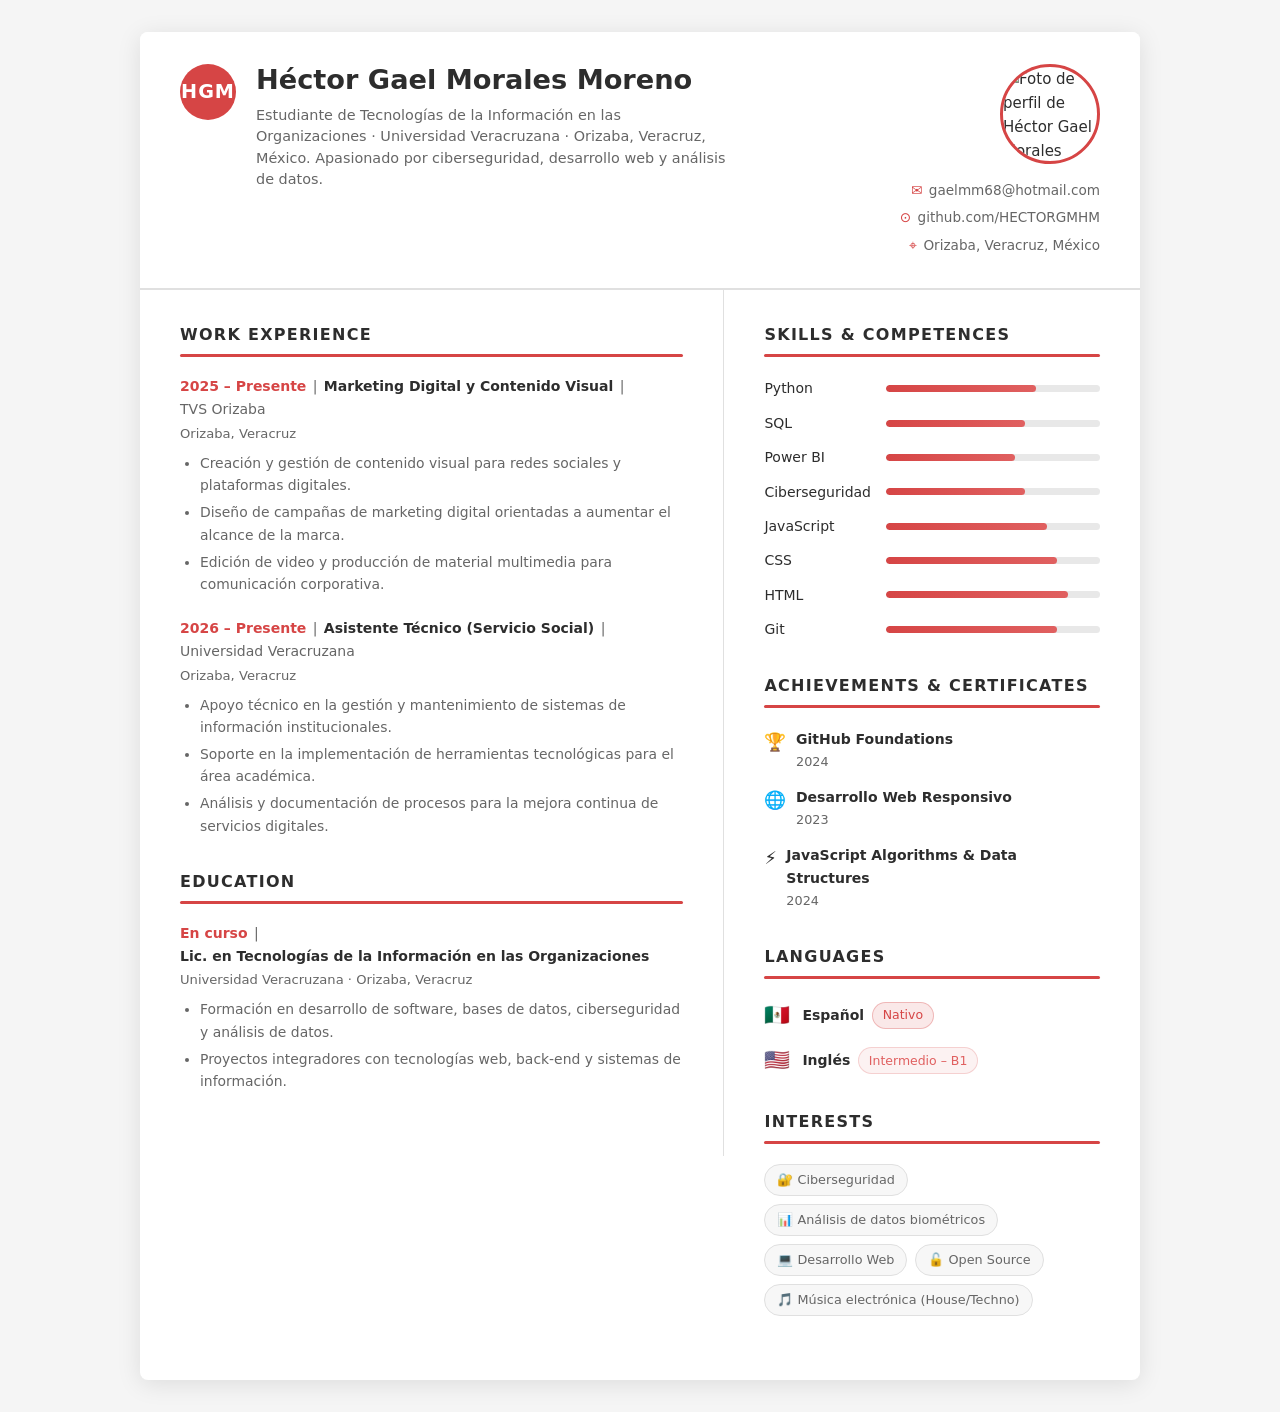
==== commit ef3b42bd: "Restructure CV to Elon Musk style with two-column layout, coral accents, and updated personal data A" ====
--- a/index.html
+++ b/index.html
@@ -8,268 +8,229 @@
     <link rel="stylesheet" href="styles.css" />
   </head>
   <body>
-    <!-- =====================
-         Barra de navegación
-         ===================== -->
-    <header>
-      <nav>
-        <ul>
-          <li><a href="#hero">Inicio</a></li>
-          <li><a href="#experiencia">Experiencia</a></li>
-          <li><a href="#educacion">Educación</a></li>
-          <li><a href="#skills">Habilidades</a></li>
-          <li><a href="#certificaciones">Certificaciones</a></li>
-          <li><a href="#lenguajes">Idiomas</a></li>
-          <li><a href="#intereses">Intereses</a></li>
-          <li><a href="#contacto">Contacto</a></li>
-        </ul>
-      </nav>
-    </header>
-
-    <main>
+    <div class="cv-wrapper">
+
       <!-- =====================
-           SECCIÓN: Hero / Header
+           ENCABEZADO
            ===================== -->
-      <section id="hero" class="hero-section">
-        <div class="hero">
+      <header class="cv-header">
+        <div class="cv-header__left">
+          <div class="cv-header__initials">HGM</div>
+          <div class="cv-header__info">
+            <h1 class="cv-header__name">Héctor Gael Morales Moreno</h1>
+            <p class="cv-header__description">
+              Estudiante de Tecnologías de la Información en las Organizaciones · Universidad Veracruzana ·
+              Orizaba, Veracruz, México. Apasionado por ciberseguridad, desarrollo web y análisis de datos.
+            </p>
+          </div>
+        </div>
+        <div class="cv-header__right">
           <img
-            class="hero__photo"
+            class="cv-header__photo"
             src="https://i.imgur.com/G3P2F4M.png"
             alt="Foto de perfil de Héctor Gael Morales Moreno"
           />
-          <h1 class="hero__name">Héctor Gael Morales Moreno</h1>
-          <p class="hero__title">Estudiante de Tecnologías de la Información en las Organizaciones · Universidad Veracruzana</p>
-          <ul class="hero__info">
-            <li><em class="icon">📍</em> Orizaba, Veracruz, México</li>
-            <li><em class="icon">🎓</em> UV — Lic. TIO (Fase final: Tesis + Servicio Social)</li>
+          <ul class="cv-header__contact">
             <li>
-              <em class="icon">🐙</em>
+              <span class="contact-icon">✉</span>
+              <a href="mailto:gaelmm68@hotmail.com">gaelmm68@hotmail.com</a>
+            </li>
+            <li>
+              <span class="contact-icon">⊙</span>
               <a href="https://github.com/HECTORGMHM" target="_blank" rel="noopener noreferrer">github.com/HECTORGMHM</a>
             </li>
             <li>
-              <em class="icon">✉️</em>
-              <a href="mailto:hector.morales@example.com">hector.morales@example.com</a>
+              <span class="contact-icon">⌖</span>
+              Orizaba, Veracruz, México
             </li>
           </ul>
         </div>
-      </section>
+      </header>
+
+      <hr class="cv-divider" />
 
       <!-- =====================
-           SECCIÓN: Experiencia
+           CUERPO: DOS COLUMNAS
            ===================== -->
-      <section id="experiencia">
-        <h2>Experiencia</h2>
-
-        <div class="timeline">
-          <div class="timeline__item">
-            <div class="timeline__header">
-              <span class="timeline__role">Marketing Digital y Contenido Visual</span>
-              <span class="timeline__period">2025 — Presente</span>
-            </div>
-            <div class="timeline__org">TVS Orizaba · Orizaba, Veracruz</div>
-            <ul class="timeline__details">
-              <li>Estrategia de contenidos y marketing digital para la agencia de motocicletas.</li>
-              <li>Creación de material publicitario y edición de video especializado para redes sociales.</li>
-              <li>Gestión de campañas en plataformas digitales para incrementar el alcance y engagement.</li>
+      <div class="cv-body">
+
+        <!-- COLUMNA IZQUIERDA (60%) -->
+        <main class="cv-col cv-col--left">
+
+          <!-- Work Experience -->
+          <section class="cv-section">
+            <h2 class="cv-section__title">Work Experience</h2>
+            <div class="cv-section__bar"></div>
+
+            <div class="cv-job">
+              <div class="cv-job__meta">
+                <span class="cv-job__period">2025 – Presente</span>
+                <span class="cv-job__separator">|</span>
+                <span class="cv-job__role">Marketing Digital y Contenido Visual</span>
+                <span class="cv-job__separator">|</span>
+                <span class="cv-job__company">TVS Orizaba</span>
+              </div>
+              <div class="cv-job__location">Orizaba, Veracruz</div>
+              <ul class="cv-job__details">
+                <li>Creación y gestión de contenido visual para redes sociales y plataformas digitales.</li>
+                <li>Diseño de campañas de marketing digital orientadas a aumentar el alcance de la marca.</li>
+                <li>Edición de video y producción de material multimedia para comunicación corporativa.</li>
+              </ul>
+            </div>
+
+            <div class="cv-job">
+              <div class="cv-job__meta">
+                <span class="cv-job__period">2026 – Presente</span>
+                <span class="cv-job__separator">|</span>
+                <span class="cv-job__role">Asistente Técnico (Servicio Social)</span>
+                <span class="cv-job__separator">|</span>
+                <span class="cv-job__company">Universidad Veracruzana</span>
+              </div>
+              <div class="cv-job__location">Orizaba, Veracruz</div>
+              <ul class="cv-job__details">
+                <li>Apoyo técnico en la gestión y mantenimiento de sistemas de información institucionales.</li>
+                <li>Soporte en la implementación de herramientas tecnológicas para el área académica.</li>
+                <li>Análisis y documentación de procesos para la mejora continua de servicios digitales.</li>
+              </ul>
+            </div>
+          </section>
+
+          <!-- Education -->
+          <section class="cv-section">
+            <h2 class="cv-section__title">Education</h2>
+            <div class="cv-section__bar"></div>
+
+            <div class="cv-job">
+              <div class="cv-job__meta">
+                <span class="cv-job__period">En curso</span>
+                <span class="cv-job__separator">|</span>
+                <span class="cv-job__role">Lic. en Tecnologías de la Información en las Organizaciones</span>
+              </div>
+              <div class="cv-job__location">Universidad Veracruzana · Orizaba, Veracruz</div>
+              <ul class="cv-job__details">
+                <li>Formación en desarrollo de software, bases de datos, ciberseguridad y análisis de datos.</li>
+                <li>Proyectos integradores con tecnologías web, back-end y sistemas de información.</li>
+              </ul>
+            </div>
+          </section>
+
+        </main>
+
+        <!-- COLUMNA DERECHA (40%) -->
+        <aside class="cv-col cv-col--right">
+
+          <!-- Skills & Competences -->
+          <section class="cv-section">
+            <h2 class="cv-section__title">Skills &amp; Competences</h2>
+            <div class="cv-section__bar"></div>
+
+            <ul class="skills-list">
+              <li>
+                <span class="skill-name">Python</span>
+                <div class="skill-bar"><div class="skill-bar__fill" data-width="70"></div></div>
+              </li>
+              <li>
+                <span class="skill-name">SQL</span>
+                <div class="skill-bar"><div class="skill-bar__fill" data-width="65"></div></div>
+              </li>
+              <li>
+                <span class="skill-name">Power BI</span>
+                <div class="skill-bar"><div class="skill-bar__fill" data-width="60"></div></div>
+              </li>
+              <li>
+                <span class="skill-name">Ciberseguridad</span>
+                <div class="skill-bar"><div class="skill-bar__fill" data-width="65"></div></div>
+              </li>
+              <li>
+                <span class="skill-name">JavaScript</span>
+                <div class="skill-bar"><div class="skill-bar__fill" data-width="75"></div></div>
+              </li>
+              <li>
+                <span class="skill-name">CSS</span>
+                <div class="skill-bar"><div class="skill-bar__fill" data-width="80"></div></div>
+              </li>
+              <li>
+                <span class="skill-name">HTML</span>
+                <div class="skill-bar"><div class="skill-bar__fill" data-width="85"></div></div>
+              </li>
+              <li>
+                <span class="skill-name">Git</span>
+                <div class="skill-bar"><div class="skill-bar__fill" data-width="80"></div></div>
+              </li>
             </ul>
-          </div>
-
-          <div class="timeline__item">
-            <div class="timeline__header">
-              <span class="timeline__role">Asistente Técnico (Servicio Social)</span>
-              <span class="timeline__period">2026 — Presente</span>
-            </div>
-            <div class="timeline__org">Universidad Veracruzana · Orizaba, Veracruz</div>
-            <ul class="timeline__details">
-              <li>Gestión administrativa y control de asistencia del personal académico.</li>
-              <li>Capacitación avanzada en Programación orientada a Inteligencia Artificial.</li>
-              <li>Apoyo técnico en la coordinación de actividades del área de TI.</li>
+          </section>
+
+          <!-- Achievements & Certificates -->
+          <section class="cv-section">
+            <h2 class="cv-section__title">Achievements &amp; Certificates</h2>
+            <div class="cv-section__bar"></div>
+
+            <ul class="achievements-list">
+              <li class="achievement-item">
+                <span class="achievement-icon">🏆</span>
+                <div>
+                  <strong>GitHub Foundations</strong>
+                  <span class="achievement-year">2024</span>
+                </div>
+              </li>
+              <li class="achievement-item">
+                <span class="achievement-icon">🌐</span>
+                <div>
+                  <strong>Desarrollo Web Responsivo</strong>
+                  <span class="achievement-year">2023</span>
+                </div>
+              </li>
+              <li class="achievement-item">
+                <span class="achievement-icon">⚡</span>
+                <div>
+                  <strong>JavaScript Algorithms &amp; Data Structures</strong>
+                  <span class="achievement-year">2024</span>
+                </div>
+              </li>
             </ul>
-          </div>
-        </div>
-      </section>
-
-      <!-- =====================
-           SECCIÓN: Educación
-           ===================== -->
-      <section id="educacion">
-        <h2>Educación</h2>
-
-        <div class="timeline">
-          <div class="timeline__item">
-            <div class="timeline__header">
-              <span class="timeline__role">Licenciatura en Tecnologías de la Información en las Organizaciones</span>
-              <span class="timeline__period">2021 — Presente</span>
-            </div>
-            <div class="timeline__org">Universidad Veracruzana · Orizaba, Veracruz</div>
-            <ul class="timeline__details">
-              <li>Estado: En curso — Fase final (Proyecto de Tesis y Servicio Social).</li>
-              <li>Tesis: <em>"Impacto de la actividad física en el estrés académico"</em> — implementación de dispositivos biométricos (smart bracelets) para recolección y análisis de datos de salud en tiempo real.</li>
-              <li>Áreas de especialización: bases de datos, ciberseguridad, análisis de datos e inteligencia artificial.</li>
+          </section>
+
+          <!-- Languages -->
+          <section class="cv-section">
+            <h2 class="cv-section__title">Languages</h2>
+            <div class="cv-section__bar"></div>
+
+            <ul class="lang-list">
+              <li class="lang-item">
+                <span class="lang-flag">🇲🇽</span>
+                <div class="lang-info">
+                  <span class="lang-name">Español</span>
+                  <span class="lang-level lang-level--native">Nativo</span>
+                </div>
+              </li>
+              <li class="lang-item">
+                <span class="lang-flag">🇺🇸</span>
+                <div class="lang-info">
+                  <span class="lang-name">Inglés</span>
+                  <span class="lang-level lang-level--intermediate">Intermedio – B1</span>
+                </div>
+              </li>
             </ul>
-          </div>
-
-          <div class="timeline__item">
-            <div class="timeline__header">
-              <span class="timeline__role">Bachillerato General</span>
-              <span class="timeline__period">2018 — 2021</span>
-            </div>
-            <div class="timeline__org">Orizaba, Veracruz</div>
-            <ul class="timeline__details">
-              <li>Orientación en Ciencias Exactas e Ingeniería.</li>
-            </ul>
-          </div>
-        </div>
-      </section>
-
-      <!-- =====================
-           SECCIÓN: Habilidades
-           ===================== -->
-      <section id="skills">
-        <h2>Habilidades</h2>
-
-        <div class="skills-grid">
-          <div class="skills-group">
-            <h3>Programación &amp; Datos</h3>
-            <ul class="skills-list">
-              <li><span class="skill-name">Python (IA / Automatización)</span><span class="skill-bar"><span style="width:80%"></span></span></li>
-              <li><span class="skill-name">SQL avanzado (PostgreSQL)</span><span class="skill-bar"><span style="width:75%"></span></span></li>
-              <li><span class="skill-name">PostGIS (datos espaciales)</span><span class="skill-bar"><span style="width:60%"></span></span></li>
-              <li><span class="skill-name">Power BI / Big Data</span><span class="skill-bar"><span style="width:70%"></span></span></li>
-            </ul>
-          </div>
-
-          <div class="skills-group">
-            <h3>Ciberseguridad</h3>
-            <ul class="skills-list">
-              <li><span class="skill-name">Análisis de vulnerabilidades</span><span class="skill-bar"><span style="width:65%"></span></span></li>
-              <li><span class="skill-name">Framework MITRE ATT&amp;CK</span><span class="skill-bar"><span style="width:65%"></span></span></li>
-              <li><span class="skill-name">Métricas CVSS</span><span class="skill-bar"><span style="width:60%"></span></span></li>
-            </ul>
-          </div>
-
-          <div class="skills-group">
-            <h3>Herramientas &amp; Web</h3>
-            <ul class="skills-list">
-              <li><span class="skill-name">Git / GitHub</span><span class="skill-bar"><span style="width:85%"></span></span></li>
-              <li><span class="skill-name">HTML5 / CSS3 / JS</span><span class="skill-bar"><span style="width:80%"></span></span></li>
-              <li><span class="skill-name">Marketing Digital</span><span class="skill-bar"><span style="width:75%"></span></span></li>
-              <li><span class="skill-name">Edición de Video</span><span class="skill-bar"><span style="width:70%"></span></span></li>
-            </ul>
-          </div>
-        </div>
-      </section>
-
-      <!-- =====================
-           SECCIÓN: Certificaciones
-           ===================== -->
-      <section id="certificaciones">
-        <h2>Certificaciones</h2>
-
-        <div class="cards-grid">
-          <div class="card">
-            <div class="card__icon">🏆</div>
-            <div class="card__body">
-              <h3>GitHub Foundations</h3>
-              <p class="card__meta">GitHub · 2024</p>
-              <p>Fundamentos de versionamiento, colaboración y flujos de trabajo en GitHub.</p>
-            </div>
-          </div>
-
-          <div class="card">
-            <div class="card__icon">🐍</div>
-            <div class="card__body">
-              <h3>Programación en Python</h3>
-              <p class="card__meta">Automatización e Inteligencia Artificial · 2024</p>
-              <p>Desarrollo de herramientas funcionales en Python, incluyendo automatización de procesos e implementación de IA.</p>
-            </div>
-          </div>
-
-          <div class="card">
-            <div class="card__icon">🛡️</div>
-            <div class="card__body">
-              <h3>Análisis de Ciberseguridad</h3>
-              <p class="card__meta">Formación continua · 2024–2025</p>
-              <p>Análisis de vulnerabilidades bajo frameworks MITRE ATT&amp;CK y métricas CVSS para evaluación de riesgos.</p>
-            </div>
-          </div>
-
-          <div class="card">
-            <div class="card__icon">📊</div>
-            <div class="card__body">
-              <h3>Business Intelligence con Power BI</h3>
-              <p class="card__meta">Análisis de Big Data · 2025</p>
-              <p>Desarrollo de dashboards e inteligencia de negocios; gestión de bases de datos espaciales con PostgreSQL y PostGIS.</p>
-            </div>
-          </div>
-        </div>
-      </section>
-
-      <!-- =====================
-           SECCIÓN: Idiomas
-           ===================== -->
-      <section id="lenguajes">
-        <h2>Idiomas</h2>
-
-        <ul class="lang-list">
-          <li class="lang-item">
-            <span class="lang-name">🇲🇽 Español</span>
-            <span class="lang-level lang-level--native">Nativo</span>
-          </li>
-          <li class="lang-item">
-            <span class="lang-name">🇺🇸 Inglés</span>
-            <span class="lang-level lang-level--intermediate">Intermedio · B1 (formación continua)</span>
-          </li>
-        </ul>
-      </section>
-
-      <!-- =====================
-           SECCIÓN: Intereses
-           ===================== -->
-      <section id="intereses">
-        <h2>Intereses</h2>
-
-        <div class="tags">
-          <span class="tag">🛡️ Ciberseguridad</span>
-          <span class="tag">📡 MITRE ATT&amp;CK</span>
-          <span class="tag">🤖 Inteligencia Artificial</span>
-          <span class="tag">⌚ Análisis de Datos Biométricos</span>
-          <span class="tag">📊 Big Data &amp; Power BI</span>
-          <span class="tag">🎵 Música Electrónica (House / Techno)</span>
-          <span class="tag">🤾 Handball (Pívot y Central)</span>
-          <span class="tag">🐍 Python Automation</span>
-          <span class="tag">🗄️ PostgreSQL / PostGIS</span>
-          <span class="tag">📚 Aprendizaje continuo</span>
-        </div>
-      </section>
-
-      <!-- =====================
-           SECCIÓN: Contacto
-           ===================== -->
-      <section id="contacto">
-        <h2>Contacto</h2>
-        <p>¿Tienes un proyecto o propuesta? No dudes en escribirme.</p>
-
-        <ul class="contact-list">
-          <li>
-            <em class="icon">✉️</em>
-            <a href="mailto:hector.morales@example.com">hector.morales@example.com</a>
-          </li>
-          <li>
-            <em class="icon">🐙</em>
-            <a href="https://github.com/HECTORGMHM" target="_blank" rel="noopener noreferrer">github.com/HECTORGMHM</a>
-          </li>
-          <li>
-            <em class="icon">📍</em>
-            Orizaba, Veracruz, México
-          </li>
-        </ul>
-      </section>
-    </main>
-
-    <footer>
-      <p>&copy; 2025 Héctor Gael Morales Moreno · Hecho con HTML, CSS &amp; JavaScript</p>
-    </footer>
+          </section>
+
+          <!-- Interests -->
+          <section class="cv-section">
+            <h2 class="cv-section__title">Interests</h2>
+            <div class="cv-section__bar"></div>
+
+            <div class="tags">
+              <span class="tag">🔐 Ciberseguridad</span>
+              <span class="tag">📊 Análisis de datos biométricos</span>
+              <span class="tag">💻 Desarrollo Web</span>
+              <span class="tag">🔓 Open Source</span>
+              <span class="tag">🎵 Música electrónica (House/Techno)</span>
+            </div>
+          </section>
+
+        </aside>
+      </div><!-- /.cv-body -->
+
+    </div><!-- /.cv-wrapper -->
 
     <script src="script.js"></script>
   </body>
--- a/styles.css
+++ b/styles.css
@@ -1,6 +1,17 @@
 /* ===========================
-   Reset & base
-   =========================== */
+   Variables & Reset
+   =========================== */
+:root {
+  --accent: #D64545;
+  --accent-light: #e06060;
+  --bg: #f5f5f5;
+  --bg-card: #ffffff;
+  --text: #2d2d2d;
+  --text-muted: #666666;
+  --border: #e0e0e0;
+  --header-bg: #ffffff;
+}
+
 *, *::before, *::after {
   box-sizing: border-box;
   margin: 0;
@@ -12,14 +23,15 @@
 }
 
 body {
-  font-family: 'Segoe UI', system-ui, sans-serif;
-  background-color: #0d1117;
-  color: #c9d1d9;
+  font-family: 'Segoe UI', Inter, Roboto, system-ui, sans-serif;
+  background-color: var(--bg);
+  color: var(--text);
   line-height: 1.6;
+  font-size: 15px;
 }
 
 a {
-  color: #58a6ff;
+  color: var(--accent);
   text-decoration: none;
 }
 
@@ -27,245 +39,242 @@
   text-decoration: underline;
 }
 
-/* ===========================
-   Header / Nav
-   =========================== */
-header {
-  position: sticky;
-  top: 0;
-  background-color: #161b22;
-  border-bottom: 1px solid #30363d;
-  z-index: 100;
-  padding: 0.75rem 2rem;
-}
-
-nav ul {
+ul {
   list-style: none;
-  display: flex;
+  padding: 0;
+}
+
+/* ===========================
+   CV Wrapper
+   =========================== */
+.cv-wrapper {
+  max-width: 1000px;
+  margin: 2rem auto;
+  background: var(--bg-card);
+  border-radius: 8px;
+  box-shadow: 0 4px 24px rgba(0, 0, 0, 0.10);
+  overflow: hidden;
+}
+
+/* ===========================
+   Header
+   =========================== */
+.cv-header {
+  display: flex;
+  align-items: flex-start;
+  justify-content: space-between;
+  gap: 1.5rem;
+  padding: 2rem 2.5rem;
+  background: var(--header-bg);
+}
+
+.cv-header__left {
+  display: flex;
+  align-items: flex-start;
   gap: 1.25rem;
-  flex-wrap: wrap;
-}
-
-nav ul li a {
-  color: #c9d1d9;
-  font-weight: 500;
+  flex: 1;
+}
+
+.cv-header__initials {
+  flex-shrink: 0;
+  width: 56px;
+  height: 56px;
+  border-radius: 50%;
+  background: var(--accent);
+  color: #fff;
+  font-weight: 700;
+  font-size: 1.2rem;
+  display: flex;
+  align-items: center;
+  justify-content: center;
+  letter-spacing: 0.05em;
+}
+
+.cv-header__info {
+  flex: 1;
+}
+
+.cv-header__name {
+  font-size: 1.7rem;
+  font-weight: 700;
+  color: var(--text);
+  line-height: 1.2;
+  margin-bottom: 0.5rem;
+}
+
+.cv-header__description {
   font-size: 0.9rem;
-  transition: color 0.2s;
-}
-
-nav ul li a:hover,
-nav ul li a.active {
-  color: #58a6ff;
-  text-decoration: none;
-}
-
-/* ===========================
-   Main content
-   =========================== */
-main {
-  max-width: 900px;
-  margin: 0 auto;
-  padding: 2rem 1.5rem;
-}
-
-section {
-  padding: 3rem 0;
-  border-bottom: 1px solid #21262d;
-}
-
-section:last-child {
-  border-bottom: none;
-}
-
-h1 {
-  font-size: 2rem;
-  color: #e6edf3;
-  margin-bottom: 0.75rem;
-}
-
-h2 {
-  font-size: 1.5rem;
-  color: #e6edf3;
-  margin-bottom: 1.5rem;
-}
-
-h3 {
-  font-size: 1.1rem;
-  color: #e6edf3;
-  margin-bottom: 0.75rem;
-}
-
-p {
-  margin-bottom: 0.75rem;
-}
-
-ul {
-  list-style: disc;
-  padding-left: 1.5rem;
-}
-
-ul li {
-  margin-bottom: 0.4rem;
-}
-
-.icon {
-  font-style: normal;
-}
-
-/* ===========================
-   Hero section
-   =========================== */
-.hero-section {
-  border-bottom: 1px solid #21262d;
-}
-
-.hero {
+  color: var(--text-muted);
+  line-height: 1.5;
+  max-width: 480px;
+}
+
+.cv-header__right {
   display: flex;
   flex-direction: column;
-  align-items: center;
-  gap: 1.25rem;
-  text-align: center;
-}
-
-.hero__photo {
-  width: 140px;
-  height: 140px;
+  align-items: flex-end;
+  gap: 1rem;
+  flex-shrink: 0;
+}
+
+.cv-header__photo {
+  width: 100px;
+  height: 100px;
   border-radius: 50%;
   object-fit: cover;
-  border: 3px solid #30363d;
-  box-shadow: 0 0 0 4px #161b22;
-}
-
-.hero__name {
-  font-size: 2.25rem;
+  border: 3px solid var(--accent);
+}
+
+.cv-header__contact {
+  list-style: none;
+  padding: 0;
+  display: flex;
+  flex-direction: column;
+  gap: 0.35rem;
+  text-align: right;
+}
+
+.cv-header__contact li {
+  display: flex;
+  align-items: center;
+  justify-content: flex-end;
+  gap: 0.4rem;
+  font-size: 0.85rem;
+  color: var(--text-muted);
+  margin: 0;
+}
+
+.cv-header__contact a {
+  color: var(--text-muted);
+  transition: color 0.2s;
+}
+
+.cv-header__contact a:hover {
+  color: var(--accent);
+  text-decoration: none;
+}
+
+.contact-icon {
+  color: var(--accent);
+  font-style: normal;
+}
+
+/* ===========================
+   Divider
+   =========================== */
+.cv-divider {
+  border: none;
+  border-top: 2px solid var(--border);
+  margin: 0;
+}
+
+/* ===========================
+   Body: Two Columns
+   =========================== */
+.cv-body {
+  display: flex;
+  align-items: flex-start;
+  gap: 0;
+}
+
+.cv-col {
+  padding: 2rem 2.5rem;
+}
+
+.cv-col--left {
+  flex: 6;
+  border-right: 1px solid var(--border);
+}
+
+.cv-col--right {
+  flex: 4;
+}
+
+/* ===========================
+   Section titles
+   =========================== */
+.cv-section {
+  margin-bottom: 2rem;
+}
+
+.cv-section__title {
+  font-size: 1rem;
   font-weight: 700;
-  color: #e6edf3;
-  margin: 0;
-}
-
-.hero__title {
-  font-size: 1.05rem;
-  color: #58a6ff;
-  font-weight: 500;
-  margin: 0;
-}
-
-.hero__info {
+  text-transform: uppercase;
+  letter-spacing: 0.08em;
+  color: var(--text);
+  margin-bottom: 0.4rem;
+}
+
+.cv-section__bar {
+  height: 3px;
+  background: var(--accent);
+  border-radius: 2px;
+  margin-bottom: 1.25rem;
+}
+
+/* ===========================
+   Job entries (Experience / Education)
+   =========================== */
+.cv-job {
+  margin-bottom: 1.5rem;
+}
+
+.cv-job__meta {
   display: flex;
   flex-wrap: wrap;
-  justify-content: center;
-  gap: 0.75rem 2rem;
-  list-style: none;
-  padding: 0;
-  margin: 0;
-  color: #8b949e;
-  font-size: 0.9rem;
-}
-
-.hero__info li {
-  display: flex;
-  align-items: center;
-  gap: 0.4rem;
-  margin: 0;
-}
-
-.hero__info a {
-  color: #8b949e;
-  transition: color 0.2s;
-}
-
-.hero__info a:hover {
-  color: #58a6ff;
-  text-decoration: none;
-}
-
-/* ===========================
-   Timeline (Experiencia / Educación)
-   =========================== */
-.timeline {
-  display: flex;
-  flex-direction: column;
-  gap: 2rem;
-}
-
-.timeline__item {
-  border-left: 2px solid #30363d;
-  padding-left: 1.25rem;
-  position: relative;
-}
-
-.timeline__item::before {
-  content: '';
-  position: absolute;
-  left: -6px;
-  top: 6px;
-  width: 10px;
-  height: 10px;
-  border-radius: 50%;
-  background-color: #58a6ff;
-}
-
-.timeline__header {
-  display: flex;
-  flex-wrap: wrap;
-  justify-content: space-between;
   align-items: baseline;
-  gap: 0.25rem 1rem;
-  margin-bottom: 0.25rem;
-}
-
-.timeline__role {
+  gap: 0.2rem 0.4rem;
+  margin-bottom: 0.2rem;
+  font-size: 0.875rem;
+  line-height: 1.4;
+}
+
+.cv-job__period {
+  color: var(--accent);
   font-weight: 600;
-  color: #e6edf3;
-  font-size: 1rem;
-}
-
-.timeline__period {
-  font-size: 0.85rem;
-  color: #8b949e;
   white-space: nowrap;
 }
 
-.timeline__org {
-  font-size: 0.9rem;
-  color: #58a6ff;
-  margin-bottom: 0.6rem;
-}
-
-.timeline__details {
+.cv-job__separator {
+  color: var(--text-muted);
+}
+
+.cv-job__role {
+  font-weight: 600;
+  color: var(--text);
+}
+
+.cv-job__company {
+  color: var(--text-muted);
+}
+
+.cv-job__location {
+  font-size: 0.82rem;
+  color: var(--text-muted);
+  margin-bottom: 0.5rem;
+}
+
+.cv-job__details {
   list-style: disc;
   padding-left: 1.25rem;
-  color: #c9d1d9;
-  font-size: 0.9rem;
-}
-
-.timeline__details li {
+  color: var(--text-muted);
+  font-size: 0.87rem;
+}
+
+.cv-job__details li {
   margin-bottom: 0.3rem;
 }
 
 /* ===========================
    Skills
    =========================== */
-.skills-grid {
-  display: grid;
-  grid-template-columns: repeat(auto-fit, minmax(240px, 1fr));
-  gap: 2rem;
-}
-
-.skills-group h3 {
-  color: #58a6ff;
-  font-size: 0.85rem;
-  text-transform: uppercase;
-  letter-spacing: 0.08em;
-  margin-bottom: 1rem;
-}
-
 .skills-list {
   list-style: none;
   padding: 0;
   display: flex;
   flex-direction: column;
-  gap: 0.65rem;
+  gap: 0.75rem;
 }
 
 .skills-list li {
@@ -276,201 +285,191 @@
 }
 
 .skill-name {
-  min-width: 140px;
-  font-size: 0.9rem;
-  color: #c9d1d9;
+  min-width: 110px;
+  font-size: 0.875rem;
+  color: var(--text);
 }
 
 .skill-bar {
   flex: 1;
-  height: 6px;
-  background-color: #21262d;
-  border-radius: 3px;
+  height: 7px;
+  background-color: #e8e8e8;
+  border-radius: 4px;
   overflow: hidden;
 }
 
-.skill-bar span {
+.skill-bar__fill {
+  height: 100%;
+  width: 0;
+  background: linear-gradient(90deg, var(--accent), var(--accent-light));
+  border-radius: 4px;
+  transition: width 1s ease-in-out;
+}
+
+/* ===========================
+   Achievements
+   =========================== */
+.achievements-list {
+  list-style: none;
+  padding: 0;
+  display: flex;
+  flex-direction: column;
+  gap: 0.85rem;
+}
+
+.achievement-item {
+  display: flex;
+  align-items: flex-start;
+  gap: 0.6rem;
+  margin: 0;
+  font-size: 0.875rem;
+}
+
+.achievement-icon {
+  font-size: 1.1rem;
+  flex-shrink: 0;
+}
+
+.achievement-item strong {
+  color: var(--text);
   display: block;
-  height: 100%;
-  background: linear-gradient(90deg, #58a6ff, #79c0ff);
-  border-radius: 3px;
-}
-
-/* ===========================
-   Cards (Certificaciones)
-   =========================== */
-.cards-grid {
-  display: grid;
-  grid-template-columns: repeat(auto-fit, minmax(240px, 1fr));
-  gap: 1.25rem;
-}
-
-.card {
-  background-color: #161b22;
-  border: 1px solid #30363d;
-  border-radius: 8px;
-  padding: 1.25rem;
-  display: flex;
-  gap: 1rem;
-  transition: border-color 0.2s;
-}
-
-.card:hover {
-  border-color: #58a6ff;
-}
-
-.card__icon {
-  font-size: 1.75rem;
-  flex-shrink: 0;
-}
-
-.card__body h3 {
-  font-size: 0.95rem;
-  color: #e6edf3;
-  margin-bottom: 0.2rem;
-}
-
-.card__meta {
+  font-weight: 600;
+}
+
+.achievement-year {
+  color: var(--text-muted);
   font-size: 0.8rem;
-  color: #58a6ff;
-  margin-bottom: 0.5rem;
-}
-
-.card__body p {
-  font-size: 0.85rem;
-  color: #8b949e;
-  margin: 0;
-}
-
-/* ===========================
-   Idiomas
+}
+
+/* ===========================
+   Languages
    =========================== */
 .lang-list {
   list-style: none;
   padding: 0;
   display: flex;
   flex-direction: column;
-  gap: 1rem;
+  gap: 0.75rem;
 }
 
 .lang-item {
   display: flex;
   align-items: center;
-  gap: 1rem;
-  margin: 0;
+  gap: 0.75rem;
+  margin: 0;
+}
+
+.lang-flag {
+  font-size: 1.3rem;
+  flex-shrink: 0;
+}
+
+.lang-info {
+  display: flex;
+  align-items: center;
+  gap: 0.5rem;
+  flex-wrap: wrap;
 }
 
 .lang-name {
-  min-width: 120px;
   font-weight: 600;
-  color: #e6edf3;
+  color: var(--text);
+  font-size: 0.875rem;
 }
 
 .lang-level {
-  font-size: 0.875rem;
-  padding: 0.2rem 0.75rem;
+  font-size: 0.78rem;
+  padding: 0.15rem 0.6rem;
   border-radius: 20px;
   font-weight: 500;
 }
 
 .lang-level--native {
-  background-color: #1f6feb33;
-  color: #58a6ff;
-  border: 1px solid #1f6feb66;
+  background-color: rgba(214, 69, 69, 0.12);
+  color: var(--accent);
+  border: 1px solid rgba(214, 69, 69, 0.3);
 }
 
 .lang-level--intermediate {
-  background-color: #388bfd1a;
-  color: #79c0ff;
-  border: 1px solid #388bfd33;
-}
-
-/* ===========================
-   Intereses (tags)
+  background-color: rgba(214, 69, 69, 0.07);
+  color: var(--accent-light);
+  border: 1px solid rgba(214, 69, 69, 0.2);
+}
+
+/* ===========================
+   Interests (tags)
    =========================== */
 .tags {
   display: flex;
   flex-wrap: wrap;
-  gap: 0.6rem;
+  gap: 0.5rem;
 }
 
 .tag {
-  background-color: #161b22;
-  border: 1px solid #30363d;
+  background-color: #f7f7f7;
+  border: 1px solid var(--border);
   border-radius: 20px;
-  padding: 0.35rem 0.9rem;
-  font-size: 0.875rem;
-  color: #c9d1d9;
+  padding: 0.3rem 0.75rem;
+  font-size: 0.8rem;
+  color: var(--text-muted);
   transition: border-color 0.2s, color 0.2s;
 }
 
 .tag:hover {
-  border-color: #58a6ff;
-  color: #58a6ff;
-}
-
-/* ===========================
-   Contacto
-   =========================== */
-.contact-list {
-  list-style: none;
-  padding: 0;
-  display: flex;
-  flex-direction: column;
-  gap: 0.75rem;
-  margin-top: 1rem;
-}
-
-.contact-list li {
-  display: flex;
-  align-items: center;
-  gap: 0.6rem;
-  font-size: 0.95rem;
-  margin: 0;
-}
-
-/* ===========================
-   Footer
-   =========================== */
-footer {
-  text-align: center;
-  padding: 1.5rem;
-  color: #8b949e;
-  font-size: 0.875rem;
-  border-top: 1px solid #21262d;
+  border-color: var(--accent);
+  color: var(--accent);
 }
 
 /* ===========================
    Responsive
    =========================== */
-@media (max-width: 600px) {
-  header {
-    padding: 0.75rem 1rem;
-  }
-
-  nav ul {
-    gap: 0.75rem;
-  }
-
-  .hero__name {
-    font-size: 1.75rem;
-  }
-
-  .timeline__header {
-    flex-direction: column;
-  }
-
-  .skills-grid {
-    grid-template-columns: 1fr;
-  }
-
-  .skill-name {
-    min-width: 110px;
-  }
-
-  .lang-item {
+@media (max-width: 720px) {
+  .cv-wrapper {
+    margin: 0;
+    border-radius: 0;
+    box-shadow: none;
+  }
+
+  .cv-header {
     flex-direction: column;
     align-items: flex-start;
-    gap: 0.4rem;
-  }
-}
+    padding: 1.5rem;
+  }
+
+  .cv-header__right {
+    align-items: flex-start;
+    flex-direction: row;
+    flex-wrap: wrap;
+    gap: 1rem;
+  }
+
+  .cv-header__contact {
+    text-align: left;
+  }
+
+  .cv-header__contact li {
+    justify-content: flex-start;
+  }
+
+  .cv-body {
+    flex-direction: column;
+  }
+
+  .cv-col {
+    padding: 1.5rem;
+  }
+
+  .cv-col--left {
+    border-right: none;
+    border-bottom: 1px solid var(--border);
+  }
+
+  .cv-job__meta {
+    flex-direction: column;
+    gap: 0.1rem;
+  }
+
+  .cv-job__separator {
+    display: none;
+  }
+}
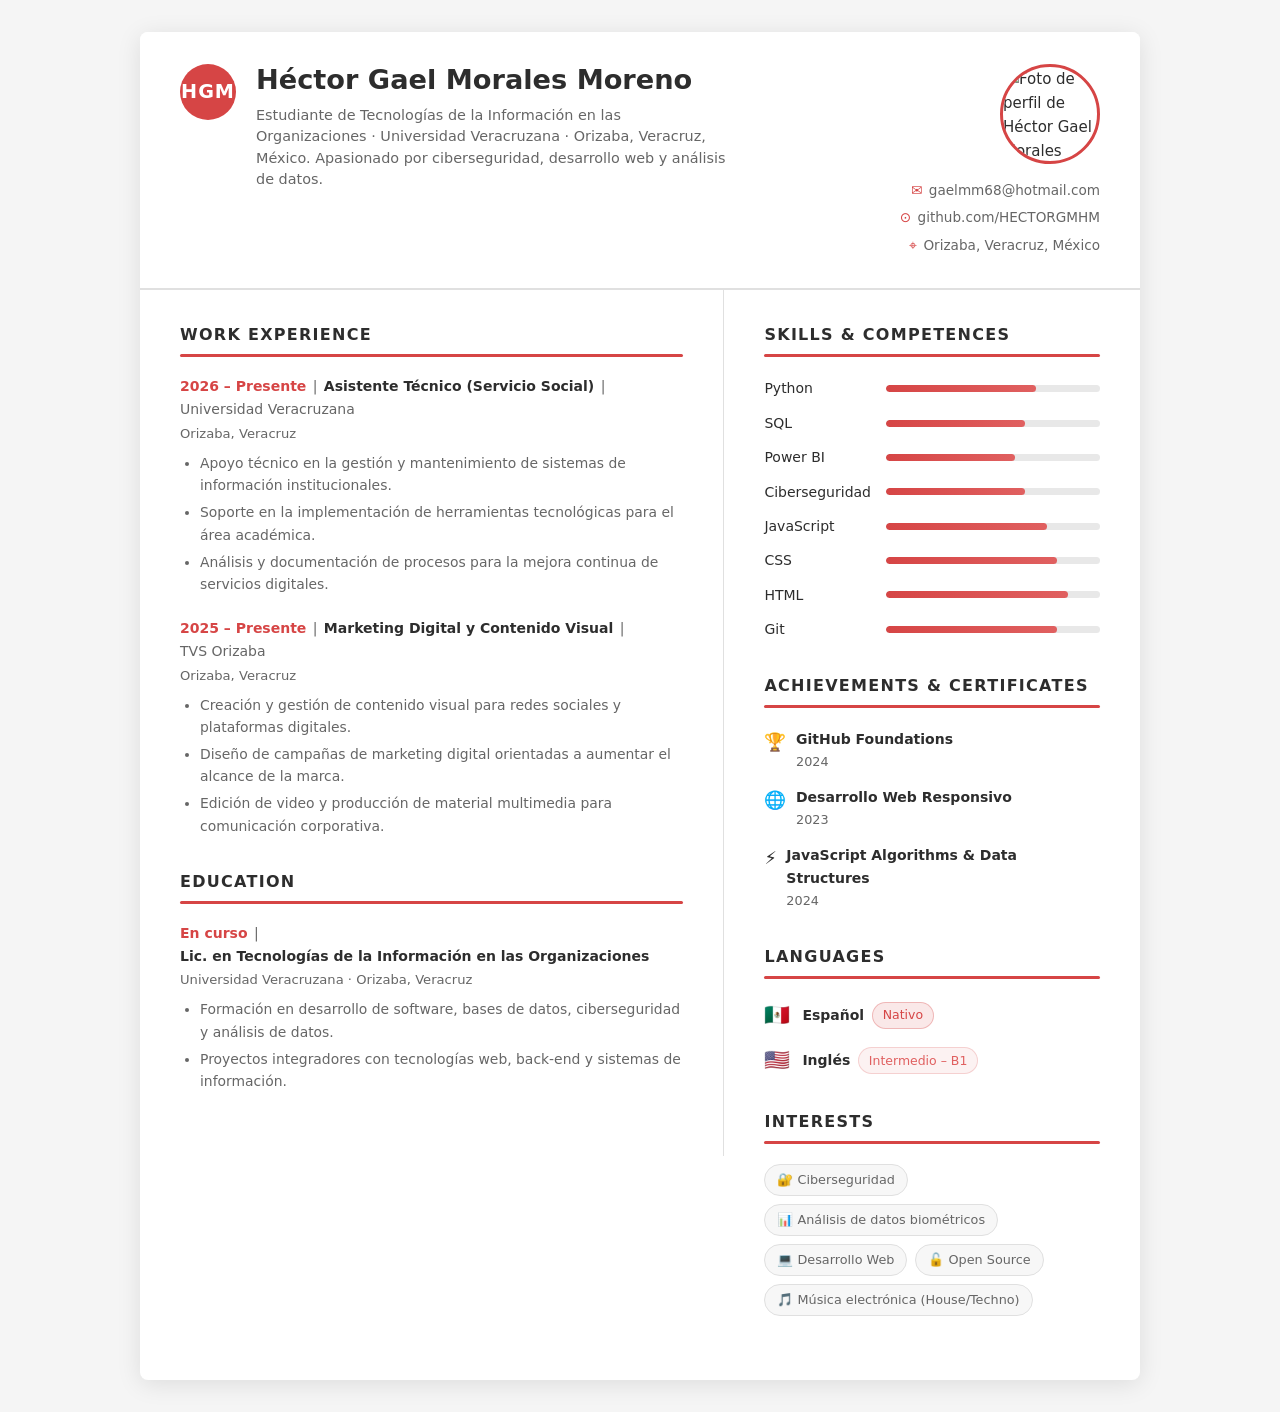
==== commit 2ec6bec3: "Fix work experience chronological order (most recent first) Agent-Logs-Url: https://github.com/HECTO" ====
--- a/index.html
+++ b/index.html
@@ -64,6 +64,22 @@
 
             <div class="cv-job">
               <div class="cv-job__meta">
+                <span class="cv-job__period">2026 – Presente</span>
+                <span class="cv-job__separator">|</span>
+                <span class="cv-job__role">Asistente Técnico (Servicio Social)</span>
+                <span class="cv-job__separator">|</span>
+                <span class="cv-job__company">Universidad Veracruzana</span>
+              </div>
+              <div class="cv-job__location">Orizaba, Veracruz</div>
+              <ul class="cv-job__details">
+                <li>Apoyo técnico en la gestión y mantenimiento de sistemas de información institucionales.</li>
+                <li>Soporte en la implementación de herramientas tecnológicas para el área académica.</li>
+                <li>Análisis y documentación de procesos para la mejora continua de servicios digitales.</li>
+              </ul>
+            </div>
+
+            <div class="cv-job">
+              <div class="cv-job__meta">
                 <span class="cv-job__period">2025 – Presente</span>
                 <span class="cv-job__separator">|</span>
                 <span class="cv-job__role">Marketing Digital y Contenido Visual</span>
@@ -77,22 +93,6 @@
                 <li>Edición de video y producción de material multimedia para comunicación corporativa.</li>
               </ul>
             </div>
-
-            <div class="cv-job">
-              <div class="cv-job__meta">
-                <span class="cv-job__period">2026 – Presente</span>
-                <span class="cv-job__separator">|</span>
-                <span class="cv-job__role">Asistente Técnico (Servicio Social)</span>
-                <span class="cv-job__separator">|</span>
-                <span class="cv-job__company">Universidad Veracruzana</span>
-              </div>
-              <div class="cv-job__location">Orizaba, Veracruz</div>
-              <ul class="cv-job__details">
-                <li>Apoyo técnico en la gestión y mantenimiento de sistemas de información institucionales.</li>
-                <li>Soporte en la implementación de herramientas tecnológicas para el área académica.</li>
-                <li>Análisis y documentación de procesos para la mejora continua de servicios digitales.</li>
-              </ul>
-            </div>
           </section>
 
           <!-- Education -->
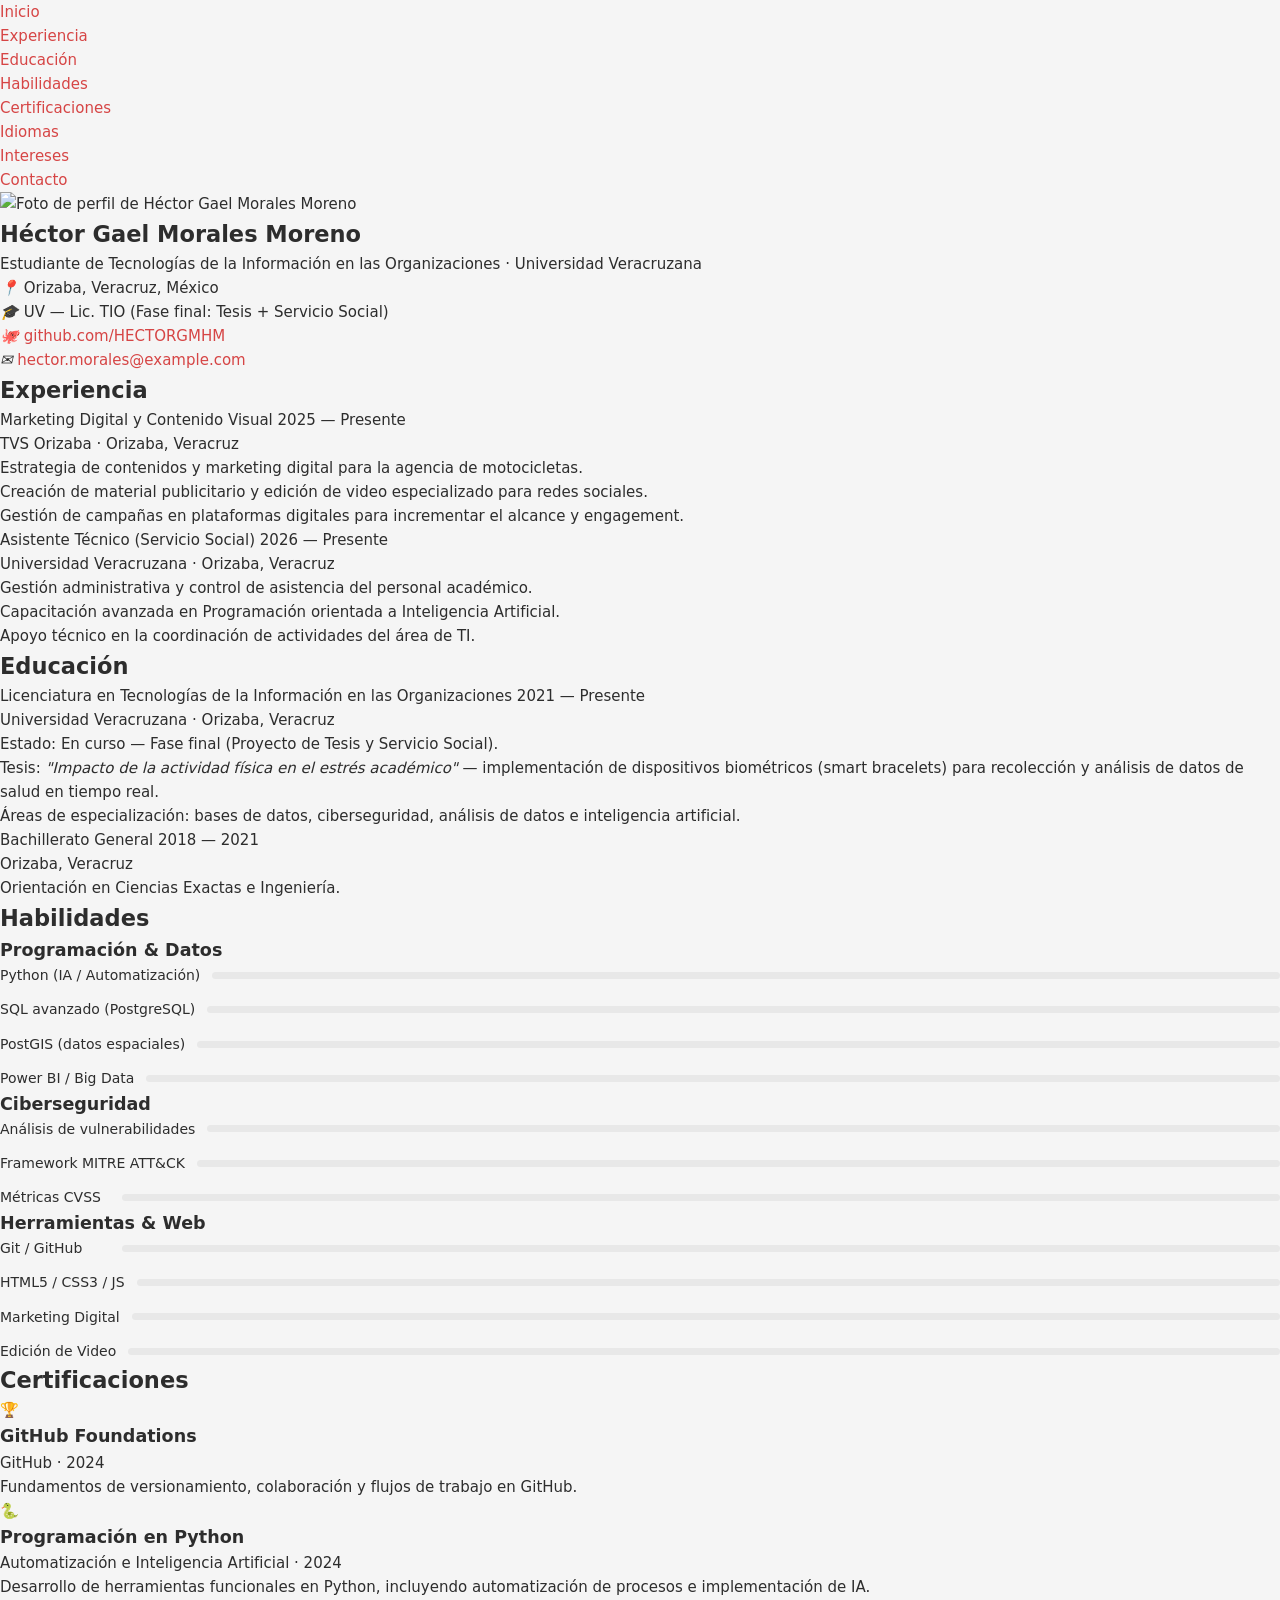
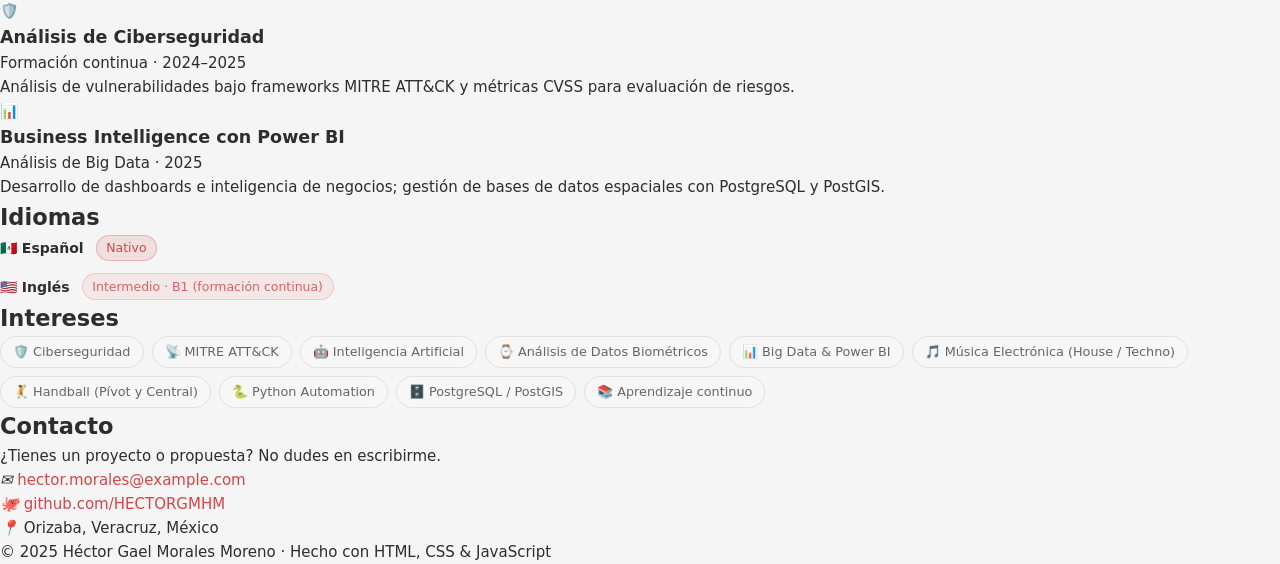
==== commit 7845d46d: "Replace placeholder photo with real URL; fix header.html nav links Agent-Logs-Url: https://github.co" ====
--- a/index.html
+++ b/index.html
@@ -8,229 +8,268 @@
     <link rel="stylesheet" href="styles.css" />
   </head>
   <body>
-    <div class="cv-wrapper">
-
-      <!-- =====================
-           ENCABEZADO
-           ===================== -->
-      <header class="cv-header">
-        <div class="cv-header__left">
-          <div class="cv-header__initials">HGM</div>
-          <div class="cv-header__info">
-            <h1 class="cv-header__name">Héctor Gael Morales Moreno</h1>
-            <p class="cv-header__description">
-              Estudiante de Tecnologías de la Información en las Organizaciones · Universidad Veracruzana ·
-              Orizaba, Veracruz, México. Apasionado por ciberseguridad, desarrollo web y análisis de datos.
-            </p>
-          </div>
-        </div>
-        <div class="cv-header__right">
+    <!-- =====================
+         Barra de navegación
+         ===================== -->
+    <header>
+      <nav>
+        <ul>
+          <li><a href="#hero">Inicio</a></li>
+          <li><a href="#experiencia">Experiencia</a></li>
+          <li><a href="#educacion">Educación</a></li>
+          <li><a href="#skills">Habilidades</a></li>
+          <li><a href="#certificaciones">Certificaciones</a></li>
+          <li><a href="#lenguajes">Idiomas</a></li>
+          <li><a href="#intereses">Intereses</a></li>
+          <li><a href="#contacto">Contacto</a></li>
+        </ul>
+      </nav>
+    </header>
+
+    <main>
+      <!-- =====================
+           SECCIÓN: Hero / Header
+           ===================== -->
+      <section id="hero" class="hero-section">
+        <div class="hero">
           <img
-            class="cv-header__photo"
-            src="https://i.imgur.com/G3P2F4M.png"
+            class="hero__photo"
+            src="https://image2url.com/r2/default/images/1775683572831-15aab5de-ea3a-4258-aa1e-d710cc6b6501.png"
             alt="Foto de perfil de Héctor Gael Morales Moreno"
           />
-          <ul class="cv-header__contact">
+          <h1 class="hero__name">Héctor Gael Morales Moreno</h1>
+          <p class="hero__title">Estudiante de Tecnologías de la Información en las Organizaciones · Universidad Veracruzana</p>
+          <ul class="hero__info">
+            <li><em class="icon">📍</em> Orizaba, Veracruz, México</li>
+            <li><em class="icon">🎓</em> UV — Lic. TIO (Fase final: Tesis + Servicio Social)</li>
             <li>
-              <span class="contact-icon">✉</span>
-              <a href="mailto:gaelmm68@hotmail.com">gaelmm68@hotmail.com</a>
-            </li>
-            <li>
-              <span class="contact-icon">⊙</span>
+              <em class="icon">🐙</em>
               <a href="https://github.com/HECTORGMHM" target="_blank" rel="noopener noreferrer">github.com/HECTORGMHM</a>
             </li>
             <li>
-              <span class="contact-icon">⌖</span>
-              Orizaba, Veracruz, México
+              <em class="icon">✉️</em>
+              <a href="mailto:hector.morales@example.com">hector.morales@example.com</a>
             </li>
           </ul>
         </div>
-      </header>
-
-      <hr class="cv-divider" />
-
-      <!-- =====================
-           CUERPO: DOS COLUMNAS
-           ===================== -->
-      <div class="cv-body">
-
-        <!-- COLUMNA IZQUIERDA (60%) -->
-        <main class="cv-col cv-col--left">
-
-          <!-- Work Experience -->
-          <section class="cv-section">
-            <h2 class="cv-section__title">Work Experience</h2>
-            <div class="cv-section__bar"></div>
-
-            <div class="cv-job">
-              <div class="cv-job__meta">
-                <span class="cv-job__period">2026 – Presente</span>
-                <span class="cv-job__separator">|</span>
-                <span class="cv-job__role">Asistente Técnico (Servicio Social)</span>
-                <span class="cv-job__separator">|</span>
-                <span class="cv-job__company">Universidad Veracruzana</span>
-              </div>
-              <div class="cv-job__location">Orizaba, Veracruz</div>
-              <ul class="cv-job__details">
-                <li>Apoyo técnico en la gestión y mantenimiento de sistemas de información institucionales.</li>
-                <li>Soporte en la implementación de herramientas tecnológicas para el área académica.</li>
-                <li>Análisis y documentación de procesos para la mejora continua de servicios digitales.</li>
-              </ul>
-            </div>
-
-            <div class="cv-job">
-              <div class="cv-job__meta">
-                <span class="cv-job__period">2025 – Presente</span>
-                <span class="cv-job__separator">|</span>
-                <span class="cv-job__role">Marketing Digital y Contenido Visual</span>
-                <span class="cv-job__separator">|</span>
-                <span class="cv-job__company">TVS Orizaba</span>
-              </div>
-              <div class="cv-job__location">Orizaba, Veracruz</div>
-              <ul class="cv-job__details">
-                <li>Creación y gestión de contenido visual para redes sociales y plataformas digitales.</li>
-                <li>Diseño de campañas de marketing digital orientadas a aumentar el alcance de la marca.</li>
-                <li>Edición de video y producción de material multimedia para comunicación corporativa.</li>
-              </ul>
-            </div>
-          </section>
-
-          <!-- Education -->
-          <section class="cv-section">
-            <h2 class="cv-section__title">Education</h2>
-            <div class="cv-section__bar"></div>
-
-            <div class="cv-job">
-              <div class="cv-job__meta">
-                <span class="cv-job__period">En curso</span>
-                <span class="cv-job__separator">|</span>
-                <span class="cv-job__role">Lic. en Tecnologías de la Información en las Organizaciones</span>
-              </div>
-              <div class="cv-job__location">Universidad Veracruzana · Orizaba, Veracruz</div>
-              <ul class="cv-job__details">
-                <li>Formación en desarrollo de software, bases de datos, ciberseguridad y análisis de datos.</li>
-                <li>Proyectos integradores con tecnologías web, back-end y sistemas de información.</li>
-              </ul>
-            </div>
-          </section>
-
-        </main>
-
-        <!-- COLUMNA DERECHA (40%) -->
-        <aside class="cv-col cv-col--right">
-
-          <!-- Skills & Competences -->
-          <section class="cv-section">
-            <h2 class="cv-section__title">Skills &amp; Competences</h2>
-            <div class="cv-section__bar"></div>
-
+      </section>
+
+      <!-- =====================
+           SECCIÓN: Experiencia
+           ===================== -->
+      <section id="experiencia">
+        <h2>Experiencia</h2>
+
+        <div class="timeline">
+          <div class="timeline__item">
+            <div class="timeline__header">
+              <span class="timeline__role">Marketing Digital y Contenido Visual</span>
+              <span class="timeline__period">2025 — Presente</span>
+            </div>
+            <div class="timeline__org">TVS Orizaba · Orizaba, Veracruz</div>
+            <ul class="timeline__details">
+              <li>Estrategia de contenidos y marketing digital para la agencia de motocicletas.</li>
+              <li>Creación de material publicitario y edición de video especializado para redes sociales.</li>
+              <li>Gestión de campañas en plataformas digitales para incrementar el alcance y engagement.</li>
+            </ul>
+          </div>
+
+          <div class="timeline__item">
+            <div class="timeline__header">
+              <span class="timeline__role">Asistente Técnico (Servicio Social)</span>
+              <span class="timeline__period">2026 — Presente</span>
+            </div>
+            <div class="timeline__org">Universidad Veracruzana · Orizaba, Veracruz</div>
+            <ul class="timeline__details">
+              <li>Gestión administrativa y control de asistencia del personal académico.</li>
+              <li>Capacitación avanzada en Programación orientada a Inteligencia Artificial.</li>
+              <li>Apoyo técnico en la coordinación de actividades del área de TI.</li>
+            </ul>
+          </div>
+        </div>
+      </section>
+
+      <!-- =====================
+           SECCIÓN: Educación
+           ===================== -->
+      <section id="educacion">
+        <h2>Educación</h2>
+
+        <div class="timeline">
+          <div class="timeline__item">
+            <div class="timeline__header">
+              <span class="timeline__role">Licenciatura en Tecnologías de la Información en las Organizaciones</span>
+              <span class="timeline__period">2021 — Presente</span>
+            </div>
+            <div class="timeline__org">Universidad Veracruzana · Orizaba, Veracruz</div>
+            <ul class="timeline__details">
+              <li>Estado: En curso — Fase final (Proyecto de Tesis y Servicio Social).</li>
+              <li>Tesis: <em>"Impacto de la actividad física en el estrés académico"</em> — implementación de dispositivos biométricos (smart bracelets) para recolección y análisis de datos de salud en tiempo real.</li>
+              <li>Áreas de especialización: bases de datos, ciberseguridad, análisis de datos e inteligencia artificial.</li>
+            </ul>
+          </div>
+
+          <div class="timeline__item">
+            <div class="timeline__header">
+              <span class="timeline__role">Bachillerato General</span>
+              <span class="timeline__period">2018 — 2021</span>
+            </div>
+            <div class="timeline__org">Orizaba, Veracruz</div>
+            <ul class="timeline__details">
+              <li>Orientación en Ciencias Exactas e Ingeniería.</li>
+            </ul>
+          </div>
+        </div>
+      </section>
+
+      <!-- =====================
+           SECCIÓN: Habilidades
+           ===================== -->
+      <section id="skills">
+        <h2>Habilidades</h2>
+
+        <div class="skills-grid">
+          <div class="skills-group">
+            <h3>Programación &amp; Datos</h3>
             <ul class="skills-list">
-              <li>
-                <span class="skill-name">Python</span>
-                <div class="skill-bar"><div class="skill-bar__fill" data-width="70"></div></div>
-              </li>
-              <li>
-                <span class="skill-name">SQL</span>
-                <div class="skill-bar"><div class="skill-bar__fill" data-width="65"></div></div>
-              </li>
-              <li>
-                <span class="skill-name">Power BI</span>
-                <div class="skill-bar"><div class="skill-bar__fill" data-width="60"></div></div>
-              </li>
-              <li>
-                <span class="skill-name">Ciberseguridad</span>
-                <div class="skill-bar"><div class="skill-bar__fill" data-width="65"></div></div>
-              </li>
-              <li>
-                <span class="skill-name">JavaScript</span>
-                <div class="skill-bar"><div class="skill-bar__fill" data-width="75"></div></div>
-              </li>
-              <li>
-                <span class="skill-name">CSS</span>
-                <div class="skill-bar"><div class="skill-bar__fill" data-width="80"></div></div>
-              </li>
-              <li>
-                <span class="skill-name">HTML</span>
-                <div class="skill-bar"><div class="skill-bar__fill" data-width="85"></div></div>
-              </li>
-              <li>
-                <span class="skill-name">Git</span>
-                <div class="skill-bar"><div class="skill-bar__fill" data-width="80"></div></div>
-              </li>
-            </ul>
-          </section>
-
-          <!-- Achievements & Certificates -->
-          <section class="cv-section">
-            <h2 class="cv-section__title">Achievements &amp; Certificates</h2>
-            <div class="cv-section__bar"></div>
-
-            <ul class="achievements-list">
-              <li class="achievement-item">
-                <span class="achievement-icon">🏆</span>
-                <div>
-                  <strong>GitHub Foundations</strong>
-                  <span class="achievement-year">2024</span>
-                </div>
-              </li>
-              <li class="achievement-item">
-                <span class="achievement-icon">🌐</span>
-                <div>
-                  <strong>Desarrollo Web Responsivo</strong>
-                  <span class="achievement-year">2023</span>
-                </div>
-              </li>
-              <li class="achievement-item">
-                <span class="achievement-icon">⚡</span>
-                <div>
-                  <strong>JavaScript Algorithms &amp; Data Structures</strong>
-                  <span class="achievement-year">2024</span>
-                </div>
-              </li>
-            </ul>
-          </section>
-
-          <!-- Languages -->
-          <section class="cv-section">
-            <h2 class="cv-section__title">Languages</h2>
-            <div class="cv-section__bar"></div>
-
-            <ul class="lang-list">
-              <li class="lang-item">
-                <span class="lang-flag">🇲🇽</span>
-                <div class="lang-info">
-                  <span class="lang-name">Español</span>
-                  <span class="lang-level lang-level--native">Nativo</span>
-                </div>
-              </li>
-              <li class="lang-item">
-                <span class="lang-flag">🇺🇸</span>
-                <div class="lang-info">
-                  <span class="lang-name">Inglés</span>
-                  <span class="lang-level lang-level--intermediate">Intermedio – B1</span>
-                </div>
-              </li>
-            </ul>
-          </section>
-
-          <!-- Interests -->
-          <section class="cv-section">
-            <h2 class="cv-section__title">Interests</h2>
-            <div class="cv-section__bar"></div>
-
-            <div class="tags">
-              <span class="tag">🔐 Ciberseguridad</span>
-              <span class="tag">📊 Análisis de datos biométricos</span>
-              <span class="tag">💻 Desarrollo Web</span>
-              <span class="tag">🔓 Open Source</span>
-              <span class="tag">🎵 Música electrónica (House/Techno)</span>
-            </div>
-          </section>
-
-        </aside>
-      </div><!-- /.cv-body -->
-
-    </div><!-- /.cv-wrapper -->
+              <li><span class="skill-name">Python (IA / Automatización)</span><span class="skill-bar"><span style="width:80%"></span></span></li>
+              <li><span class="skill-name">SQL avanzado (PostgreSQL)</span><span class="skill-bar"><span style="width:75%"></span></span></li>
+              <li><span class="skill-name">PostGIS (datos espaciales)</span><span class="skill-bar"><span style="width:60%"></span></span></li>
+              <li><span class="skill-name">Power BI / Big Data</span><span class="skill-bar"><span style="width:70%"></span></span></li>
+            </ul>
+          </div>
+
+          <div class="skills-group">
+            <h3>Ciberseguridad</h3>
+            <ul class="skills-list">
+              <li><span class="skill-name">Análisis de vulnerabilidades</span><span class="skill-bar"><span style="width:65%"></span></span></li>
+              <li><span class="skill-name">Framework MITRE ATT&amp;CK</span><span class="skill-bar"><span style="width:65%"></span></span></li>
+              <li><span class="skill-name">Métricas CVSS</span><span class="skill-bar"><span style="width:60%"></span></span></li>
+            </ul>
+          </div>
+
+          <div class="skills-group">
+            <h3>Herramientas &amp; Web</h3>
+            <ul class="skills-list">
+              <li><span class="skill-name">Git / GitHub</span><span class="skill-bar"><span style="width:85%"></span></span></li>
+              <li><span class="skill-name">HTML5 / CSS3 / JS</span><span class="skill-bar"><span style="width:80%"></span></span></li>
+              <li><span class="skill-name">Marketing Digital</span><span class="skill-bar"><span style="width:75%"></span></span></li>
+              <li><span class="skill-name">Edición de Video</span><span class="skill-bar"><span style="width:70%"></span></span></li>
+            </ul>
+          </div>
+        </div>
+      </section>
+
+      <!-- =====================
+           SECCIÓN: Certificaciones
+           ===================== -->
+      <section id="certificaciones">
+        <h2>Certificaciones</h2>
+
+        <div class="cards-grid">
+          <div class="card">
+            <div class="card__icon">🏆</div>
+            <div class="card__body">
+              <h3>GitHub Foundations</h3>
+              <p class="card__meta">GitHub · 2024</p>
+              <p>Fundamentos de versionamiento, colaboración y flujos de trabajo en GitHub.</p>
+            </div>
+          </div>
+
+          <div class="card">
+            <div class="card__icon">🐍</div>
+            <div class="card__body">
+              <h3>Programación en Python</h3>
+              <p class="card__meta">Automatización e Inteligencia Artificial · 2024</p>
+              <p>Desarrollo de herramientas funcionales en Python, incluyendo automatización de procesos e implementación de IA.</p>
+            </div>
+          </div>
+
+          <div class="card">
+            <div class="card__icon">🛡️</div>
+            <div class="card__body">
+              <h3>Análisis de Ciberseguridad</h3>
+              <p class="card__meta">Formación continua · 2024–2025</p>
+              <p>Análisis de vulnerabilidades bajo frameworks MITRE ATT&amp;CK y métricas CVSS para evaluación de riesgos.</p>
+            </div>
+          </div>
+
+          <div class="card">
+            <div class="card__icon">📊</div>
+            <div class="card__body">
+              <h3>Business Intelligence con Power BI</h3>
+              <p class="card__meta">Análisis de Big Data · 2025</p>
+              <p>Desarrollo de dashboards e inteligencia de negocios; gestión de bases de datos espaciales con PostgreSQL y PostGIS.</p>
+            </div>
+          </div>
+        </div>
+      </section>
+
+      <!-- =====================
+           SECCIÓN: Idiomas
+           ===================== -->
+      <section id="lenguajes">
+        <h2>Idiomas</h2>
+
+        <ul class="lang-list">
+          <li class="lang-item">
+            <span class="lang-name">🇲🇽 Español</span>
+            <span class="lang-level lang-level--native">Nativo</span>
+          </li>
+          <li class="lang-item">
+            <span class="lang-name">🇺🇸 Inglés</span>
+            <span class="lang-level lang-level--intermediate">Intermedio · B1 (formación continua)</span>
+          </li>
+        </ul>
+      </section>
+
+      <!-- =====================
+           SECCIÓN: Intereses
+           ===================== -->
+      <section id="intereses">
+        <h2>Intereses</h2>
+
+        <div class="tags">
+          <span class="tag">🛡️ Ciberseguridad</span>
+          <span class="tag">📡 MITRE ATT&amp;CK</span>
+          <span class="tag">🤖 Inteligencia Artificial</span>
+          <span class="tag">⌚ Análisis de Datos Biométricos</span>
+          <span class="tag">📊 Big Data &amp; Power BI</span>
+          <span class="tag">🎵 Música Electrónica (House / Techno)</span>
+          <span class="tag">🤾 Handball (Pívot y Central)</span>
+          <span class="tag">🐍 Python Automation</span>
+          <span class="tag">🗄️ PostgreSQL / PostGIS</span>
+          <span class="tag">📚 Aprendizaje continuo</span>
+        </div>
+      </section>
+
+      <!-- =====================
+           SECCIÓN: Contacto
+           ===================== -->
+      <section id="contacto">
+        <h2>Contacto</h2>
+        <p>¿Tienes un proyecto o propuesta? No dudes en escribirme.</p>
+
+        <ul class="contact-list">
+          <li>
+            <em class="icon">✉️</em>
+            <a href="mailto:hector.morales@example.com">hector.morales@example.com</a>
+          </li>
+          <li>
+            <em class="icon">🐙</em>
+            <a href="https://github.com/HECTORGMHM" target="_blank" rel="noopener noreferrer">github.com/HECTORGMHM</a>
+          </li>
+          <li>
+            <em class="icon">📍</em>
+            Orizaba, Veracruz, México
+          </li>
+        </ul>
+      </section>
+    </main>
+
+    <footer>
+      <p>&copy; 2025 Héctor Gael Morales Moreno · Hecho con HTML, CSS &amp; JavaScript</p>
+    </footer>
 
     <script src="script.js"></script>
   </body>
